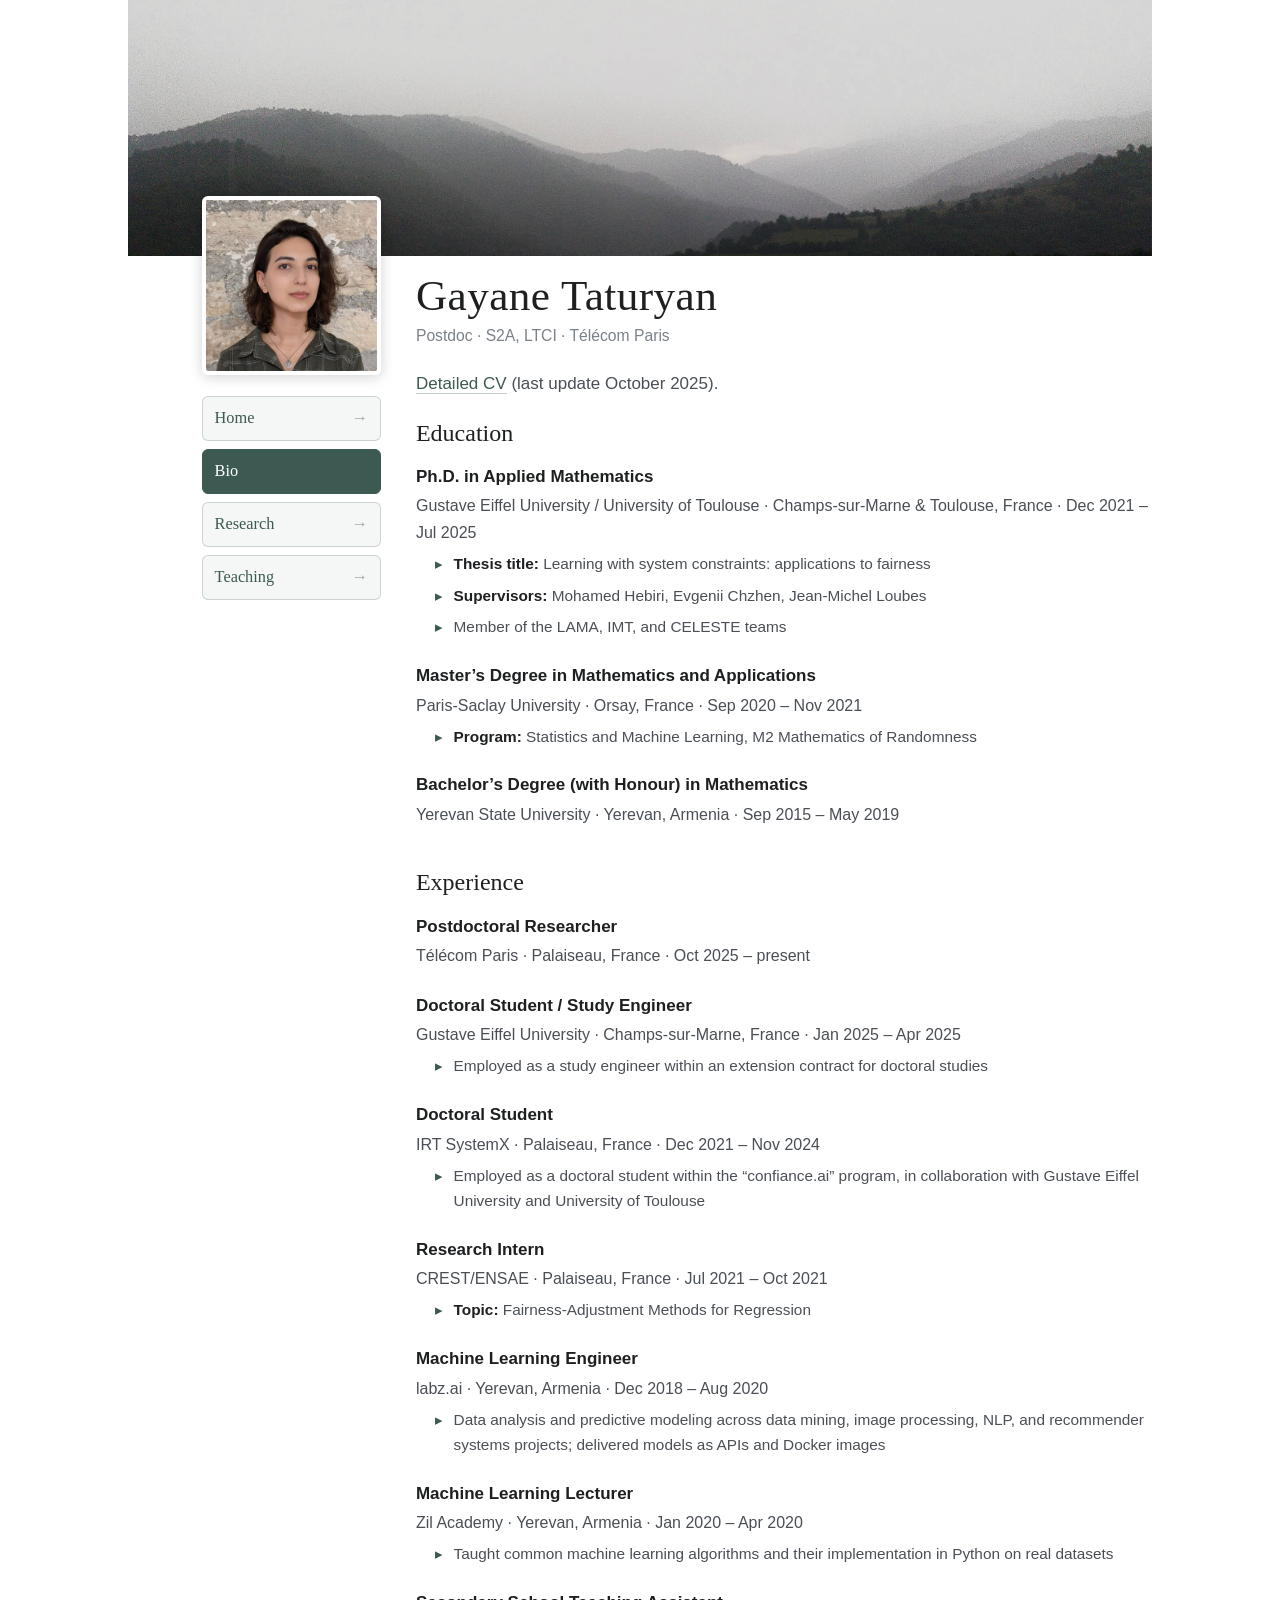
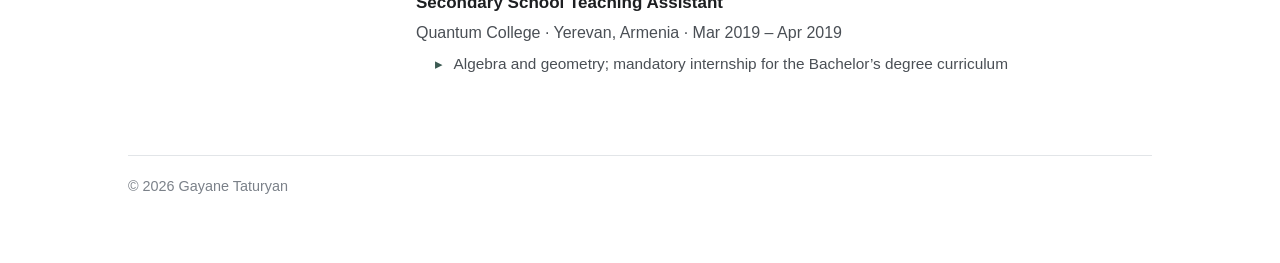
==== bio.html @ 29375104 "added the scrolling feature" ====
<!DOCTYPE html>
<html lang="en">
  <head>
    <meta charset="utf-8" />
    <meta name="viewport" content="width=device-width, initial-scale=1" />
    <title>Bio &middot; Gayane Taturyan</title>
    <link rel="stylesheet" href="css/style.css" />
  </head>
  <body>
    <div class="page">
      <img class="cover" src="imgs/cover.jpg" alt="" />

      <div class="identity">
        <div class="identity__side">
          <img class="identity__photo" src="imgs/photo.jpg" alt="Gayane Taturyan" />

          <ul class="identity__nav">
            <li><a href="index.html">Home</a></li>
            <li><a href="bio.html" aria-current="page">Bio</a></li>
            <li><a href="research.html">Research</a></li>
            <li><a href="teaching.html">Teaching</a></li>
          </ul>
        </div>

        <div class="identity__main">
          <div class="identity__header">
            <h1 class="identity__name">Gayane Taturyan</h1>
            <p class="identity__role">Postdoc &middot; S2A, LTCI &middot; Télécom Paris</p>
          </div>

          <main class="content">
            <p>
              <a href="files/CV_Gayane_Taturyan_oct25.pdf">Detailed CV</a> (last update October 2025).
            </p>

            <h2>Education</h2>
            <div class="item">
              <div class="item__title">Ph.D. in Applied Mathematics</div>
              <div class="item__meta">Gustave Eiffel University / University of Toulouse &middot; Champs-sur-Marne &amp; Toulouse, France &middot; Dec 2021 &ndash; Jul 2025</div>
              <ul class="item__facts">
                <li><strong>Thesis title:</strong> Learning with system constraints: applications to fairness</li>
                <li><strong>Supervisors:</strong> Mohamed Hebiri, Evgenii Chzhen, Jean-Michel Loubes</li>
                <li>Member of the LAMA, IMT, and CELESTE teams</li>
              </ul>
            </div>
            <div class="item">
              <div class="item__title">Master&rsquo;s Degree in Mathematics and Applications</div>
              <div class="item__meta">Paris-Saclay University &middot; Orsay, France &middot; Sep 2020 &ndash; Nov 2021</div>
              <ul class="item__facts">
                <li><strong>Program:</strong> Statistics and Machine Learning, M2 Mathematics of Randomness</li>
              </ul>
            </div>
            <div class="item">
              <div class="item__title">Bachelor&rsquo;s Degree (with Honour) in Mathematics</div>
              <div class="item__meta">Yerevan State University &middot; Yerevan, Armenia &middot; Sep 2015 &ndash; May 2019</div>
            </div>

            <h2>Experience</h2>
            <div class="item">
              <div class="item__title">Postdoctoral Researcher</div>
              <div class="item__meta">T&eacute;l&eacute;com Paris &middot; Palaiseau, France &middot; Oct 2025 &ndash; present</div>
            </div>
            <div class="item">
              <div class="item__title">Doctoral Student / Study Engineer</div>
              <div class="item__meta">Gustave Eiffel University &middot; Champs-sur-Marne, France &middot; Jan 2025 &ndash; Apr 2025</div>
              <ul class="item__facts">
                <li>Employed as a study engineer within an extension contract for doctoral studies</li>
              </ul>
            </div>
            <div class="item">
              <div class="item__title">Doctoral Student</div>
              <div class="item__meta">IRT SystemX &middot; Palaiseau, France &middot; Dec 2021 &ndash; Nov 2024</div>
              <ul class="item__facts">
                <li>
                  Employed as a doctoral student within the &ldquo;confiance.ai&rdquo; program, in
                  collaboration with Gustave Eiffel University and University of Toulouse
                </li>
              </ul>
            </div>
            <div class="item">
              <div class="item__title">Research Intern</div>
              <div class="item__meta">CREST/ENSAE &middot; Palaiseau, France &middot; Jul 2021 &ndash; Oct 2021</div>
              <ul class="item__facts">
                <li><strong>Topic:</strong> Fairness-Adjustment Methods for Regression</li>
              </ul>
            </div>
            <div class="item">
              <div class="item__title">Machine Learning Engineer</div>
              <div class="item__meta">labz.ai &middot; Yerevan, Armenia &middot; Dec 2018 &ndash; Aug 2020</div>
              <ul class="item__facts">
                <li>
                  Data analysis and predictive modeling across data mining, image processing, NLP,
                  and recommender systems projects; delivered models as APIs and Docker images
                </li>
              </ul>
            </div>
            <div class="item">
              <div class="item__title">Machine Learning Lecturer</div>
              <div class="item__meta">Zil Academy &middot; Yerevan, Armenia &middot; Jan 2020 &ndash; Apr 2020</div>
              <ul class="item__facts">
                <li>Taught common machine learning algorithms and their implementation in Python on real datasets</li>
              </ul>
            </div>
            <div class="item">
              <div class="item__title">Secondary School Teaching Assistant</div>
              <div class="item__meta">Quantum College &middot; Yerevan, Armenia &middot; Mar 2019 &ndash; Apr 2019</div>
              <ul class="item__facts">
                <li>Algebra and geometry; mandatory internship for the Bachelor&rsquo;s degree curriculum</li>
              </ul>
            </div>
          </main>
        </div>
      </div>

      <footer class="footer">
        &copy; 2026 Gayane Taturyan
      </footer>
    </div>
  </body>
</html>
---- css/style.css ----
/* ---------------------------------------------------------------
   Academic personal site — shared styles
   --------------------------------------------------------------- */

:root {
  --page-width: 80%;
  --page-max: 1080px;

  /* profile photo edge length (square) */
  --photo: clamp(120px, 14vw, 190px);

  /* cover height, and how far the photo hangs over its bottom edge */
  --cover-h: clamp(190px, 20vw, 330px);
  --overlap: calc(var(--photo) / 3);

  --ink: #1d1f21;
  --ink-soft: #4a4f55;
  --ink-faint: #7b8189;
  --rule: #e2e5e8;
  --bg: #ffffff;
  --accent: #3c5a52;

  --serif: "Iowan Old Style", "Palatino Linotype", Palatino, Georgia, "Times New Roman", serif;
  --sans: -apple-system, BlinkMacSystemFont, "Segoe UI", Roboto, Helvetica, Arial, sans-serif;
}

* { box-sizing: border-box; }

html { -webkit-text-size-adjust: 100%; }

body {
  margin: 0;
  background: var(--bg);
  color: var(--ink);
  font-family: var(--sans);
  font-size: 17px;
  line-height: 1.65;
}

a {
  color: var(--accent);
  text-decoration: none;
  border-bottom: 1px solid rgba(60, 90, 82, 0.3);
}

a:hover { border-bottom-color: var(--accent); }

/* --- page shell: centered 80% column ------------------------- */

.page {
  width: var(--page-width);
  max-width: var(--page-max);
  margin: 0 auto;
  padding-bottom: 4rem;
}

/* --- cover ---------------------------------------------------- */

.cover {
  display: block;
  width: 100%;
  height: var(--cover-h);
  object-fit: cover;
  object-position: center 65%;
  /* scrolls away until a strip stays pinned at the top: half an overlap
     above the photo, plus the overlap behind the photo's top third */
  position: sticky;
  top: calc(var(--overlap) * 1.5 - var(--cover-h));
  z-index: 0;
}

/* --- identity block (photo + nav | name + blurb) -------------- */

.identity {
  display: grid;
  /* spacer puts the photo's centre at 1/8 of the cover width,
     i.e. the middle of the cover's first quarter */
  grid-template-columns:
    calc(12.5% - var(--photo) / 2)
    var(--photo)
    1fr;
  column-gap: 2.2rem;
  /* lifts the whole block so the photo's top third sits on the cover */
  margin-top: calc(var(--overlap) * -1);
}

/* photo + nav travel together and stick with half an overlap of cover
   still showing above the photo */
.identity__side {
  grid-column: 2;
  align-self: start;
  position: sticky;
  top: calc(var(--overlap) / 2);
  z-index: 2;
}

.identity__photo {
  display: block;
  width: var(--photo);
  height: var(--photo);
  object-fit: cover;
  border-radius: 6px;
  border: 4px solid #fff;
  box-shadow: 0 2px 14px rgba(0, 0, 0, 0.18);
}

.identity__nav {
  display: grid;
  gap: 0.5rem;
  /* the buttons line up with the photo's edges */
  width: var(--photo);
  margin: 1.3rem 0 0;
  padding: 0;
  list-style: none;
}

.identity__nav a {
  display: flex;
  align-items: center;
  justify-content: space-between;
  gap: 0.5rem;
  padding: 0.5rem 0.75rem;
  font-family: var(--serif);
  font-size: 1.02rem;
  color: var(--accent);
  background: rgba(60, 90, 82, 0.05);
  border: 1px solid rgba(60, 90, 82, 0.22);
  border-radius: 6px;
  transition: background 0.15s ease, border-color 0.15s ease;
}

.identity__nav a::after {
  content: "\2192"; /* → */
  opacity: 0.5;
  transition: transform 0.15s ease, opacity 0.15s ease;
}

.identity__nav a:hover {
  background: rgba(60, 90, 82, 0.12);
  border-color: var(--accent);
}

.identity__nav a:hover::after {
  opacity: 1;
  transform: translateX(2px);
}

/* the page you are already on */
.identity__nav a[aria-current="page"] {
  background: var(--accent);
  border-color: var(--accent);
  color: #fff;
  font-weight: 500;
  cursor: default;
}

.identity__nav a[aria-current="page"]::after { content: none; }

.identity__main {
  grid-column: 3;
  /* cancels the block's negative margin */
  padding-top: var(--overlap);
}

/* name + role stay put too, just below the pinned strip of cover */
.identity__header {
  position: sticky;
  top: calc(var(--overlap) * 1.5);
  z-index: 1;
  background: var(--bg);
  /* drops the name a little lower than the top of the photo, and keeps
     the content from touching the role line as it slides underneath */
  padding: calc(var(--photo) / 12) 0 1rem;
}

.identity__name {
  font-family: var(--serif);
  font-weight: 500;
  font-size: clamp(1.9rem, 3.4vw, 2.7rem);
  line-height: 1.15;
  margin: 0 0 0.15rem;
  letter-spacing: 0.01em;
}

.identity__role {
  margin: 0;
  color: var(--ink-faint);
  font-size: 0.98rem;
}

.identity__blurb p { margin: 0 0 0.9rem; color: var(--ink-soft); }

/* --- page content (sits in the identity block's right column) -- */

.content { display: block; padding-top: 0.3rem; }

.content > :first-child { margin-top: 0; }

.content h2 {
  font-family: var(--serif);
  font-weight: 500;
  font-size: 1.5rem;
  margin: 2.2rem 0 0.6rem;
}

/* the intro line (Detailed CV / Google Scholar) sits closer to the
   first section heading than the sections sit to each other */
.content > p:first-child + h2 { margin-top: 1rem; }

.content p { margin: 0 0 1rem; color: var(--ink-soft); }

.content ul { margin: 0 0 1rem; padding-left: 1.2rem; color: var(--ink-soft); }

.content li { margin-bottom: 0.4rem; }

.item { margin-bottom: 1.4rem; }

.item__title { font-weight: 600; color: var(--ink); }

.item__meta { color: var(--ink-soft); font-size: 1rem; margin-top: 0.15rem; }

.item__desc { margin: 0.4rem 0 0; color: var(--ink-soft); font-size: 0.95rem; }

.item__facts {
  list-style: none;
  margin: 0.35rem 0 0;
  padding: 0;
}

.item__facts li {
  position: relative;
  padding-left: 1.2em;
  margin-top: 0.3rem;
  color: var(--ink-soft);
  font-size: 0.96rem;
}

.item__facts li::before {
  content: "\25B8";
  position: absolute;
  left: 0;
  color: var(--accent);
}

.item__facts strong {
  font-weight: 600;
  color: var(--ink);
}

.item__link {
  display: inline-block;
  margin-top: 0.2rem;
  font-size: 0.92rem;
}

/* --- PhD manuscript: set apart from the regular item list ----- */

.manuscript {
  margin: 0 0 1.6rem;
  padding: 1.15rem 1.35rem;
  border-left: 3px solid var(--accent);
  background: rgba(60, 90, 82, 0.06);
  border-radius: 0 8px 8px 0;
}

.manuscript__title {
  font-family: var(--serif);
  font-style: italic;
  font-weight: 500;
  font-size: 1.1rem;
  color: var(--ink);
}

.manuscript__meta {
  margin-top: 0.3rem;
  color: var(--ink-soft);
  font-size: 0.95rem;
}

.manuscript__desc {
  margin: 0.55rem 0 0;
  color: var(--ink-soft);
  font-size: 0.95rem;
}

.manuscript__link {
  display: inline-block;
  margin-top: 0.65rem;
  font-size: 0.92rem;
}

/* --- footer --------------------------------------------------- */

.footer {
  margin-top: 3.5rem;
  padding-top: 1.2rem;
  border-top: 1px solid var(--rule);
  color: var(--ink-faint);
  font-size: 0.9rem;
}

/* --- small screens: stack and centre -------------------------- */

@media (max-width: 720px) {
  :root {
    --page-width: 90%;
    --photo: 140px;
  }

  .identity {
    grid-template-columns: 1fr;
    justify-items: center;
    text-align: center;
  }

  /* nothing sticks on a small screen — the page just scrolls */
  .cover { position: static; }

  .identity__side,
  .identity__main,
  .identity__header {
    grid-column: 1;
    position: static;
  }

  .identity__header { padding: 0 0 0.6rem; }

  .identity__side {
    display: flex;
    flex-direction: column;
    align-items: center;
    width: 100%;
  }

  .identity__nav {
    display: flex;
    gap: 0.6rem;
    width: 100%;
    max-width: 340px;
    margin-top: 1.2rem;
  }

  .identity__nav li { flex: 1; }

  .identity__nav a { justify-content: center; padding: 0.5rem 0.4rem; }

  .identity__nav a::after { display: none; }

  .identity__main { padding-top: 1.4rem; }

  /* long-form content stays left-aligned even though the header centres */
  .content { text-align: left; }
}
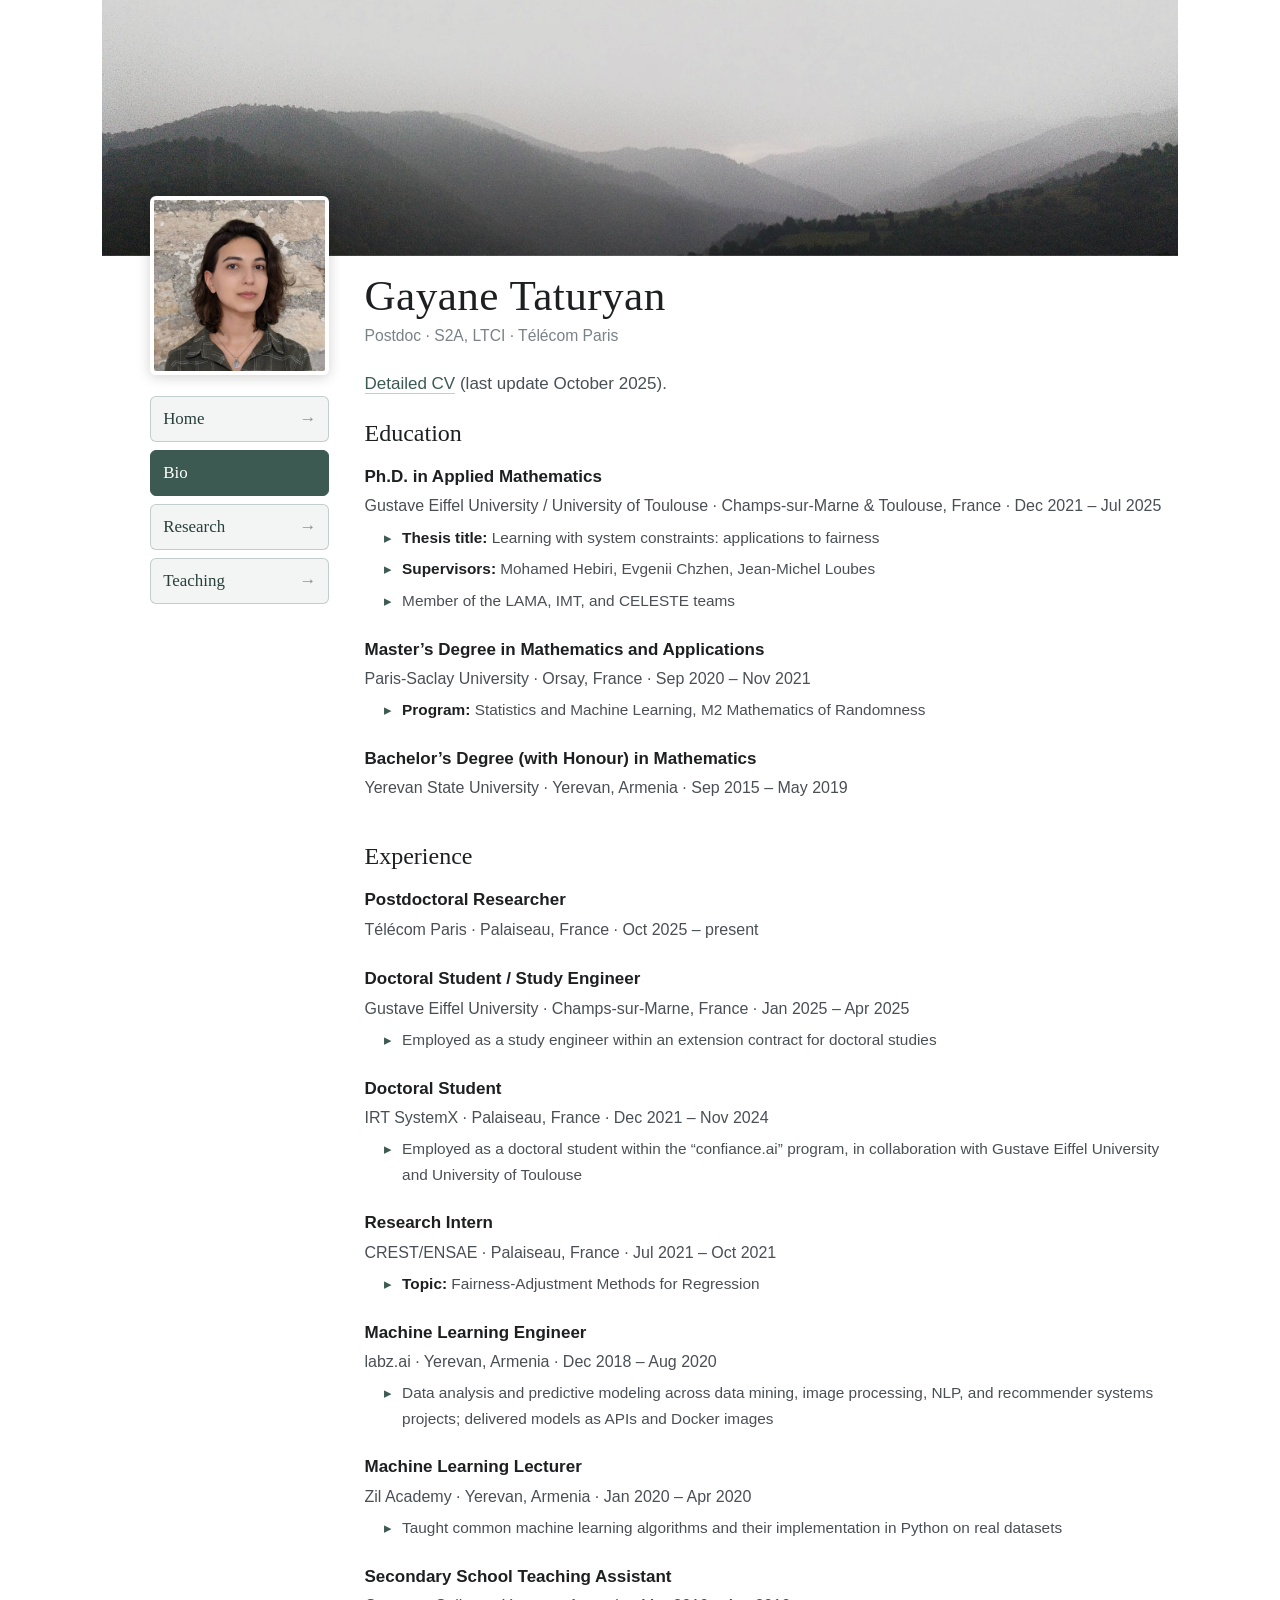
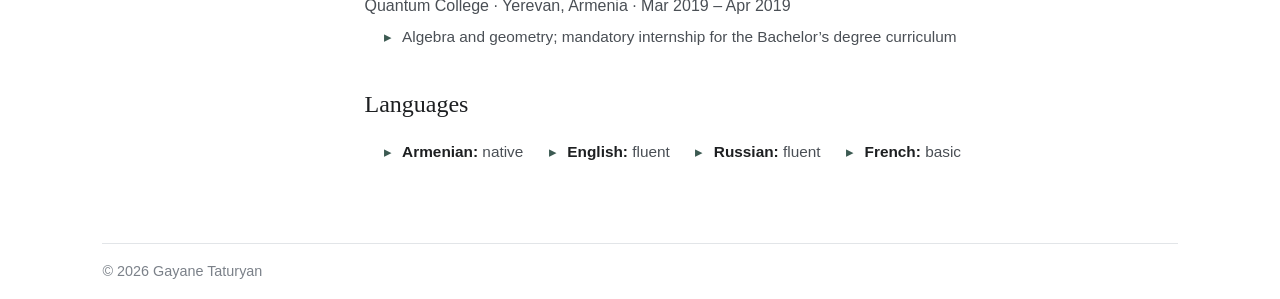
==== commit 29cad4ab: "added languages" ====
--- a/bio.html
+++ b/bio.html
@@ -108,6 +108,14 @@
                 <li>Algebra and geometry; mandatory internship for the Bachelor&rsquo;s degree curriculum</li>
               </ul>
             </div>
+
+            <h2>Languages</h2>
+            <ul class="item__facts item__facts--inline">
+              <li><strong>Armenian:</strong> native</li>
+              <li><strong>English:</strong> fluent</li>
+              <li><strong>Russian:</strong> fluent</li>
+              <li><strong>French:</strong> basic</li>
+            </ul>
           </main>
         </div>
       </div>
--- a/css/style.css
+++ b/css/style.css
@@ -3,7 +3,7 @@
    --------------------------------------------------------------- */
 
 :root {
-  --page-width: 80%;
+  --page-width: 84%;
   --page-max: 1080px;
 
   /* profile photo edge length (square) */
@@ -12,6 +12,11 @@
   /* cover height, and how far the photo hangs over its bottom edge */
   --cover-h: clamp(190px, 20vw, 330px);
   --overlap: calc(var(--photo) / 3);
+
+  /* height of the strip of cover left pinned at the top of the screen.
+     every sticky offset is derived from it, so animating this one value
+     collapses the whole pinned band together (see "reading mode" below) */
+  --band: calc(var(--overlap) * 1.5);
 
   --ink: #1d1f21;
   --ink-soft: #4a4f55;
@@ -19,6 +24,7 @@
   --rule: #e2e5e8;
   --bg: #ffffff;
   --accent: #3c5a52;
+  --accent-strong: #29403a;
 
   --serif: "Iowan Old Style", "Palatino Linotype", Palatino, Georgia, "Times New Roman", serif;
   --sans: -apple-system, BlinkMacSystemFont, "Segoe UI", Roboto, Helvetica, Arial, sans-serif;
@@ -51,7 +57,7 @@
   width: var(--page-width);
   max-width: var(--page-max);
   margin: 0 auto;
-  padding-bottom: 4rem;
+  padding-bottom: 1rem;
 }
 
 /* --- cover ---------------------------------------------------- */
@@ -65,18 +71,20 @@
   /* scrolls away until a strip stays pinned at the top: half an overlap
      above the photo, plus the overlap behind the photo's top third */
   position: sticky;
-  top: calc(var(--overlap) * 1.5 - var(--cover-h));
-  z-index: 0;
+  top: calc(var(--band) - var(--cover-h));
+  /* above the content, which includes relatively positioned list items
+     that would otherwise paint over the cover */
+  z-index: 1;
 }
 
 /* --- identity block (photo + nav | name + blurb) -------------- */
 
 .identity {
   display: grid;
-  /* spacer puts the photo's centre at 1/8 of the cover width,
-     i.e. the middle of the cover's first quarter */
+  /* spacer puts the photo's centre a little left of 1/8 of the cover
+     width, i.e. just left of the middle of the cover's first quarter */
   grid-template-columns:
-    calc(12.5% - var(--photo) / 2)
+    calc(9.5% - var(--photo) / 2)
     var(--photo)
     1fr;
   column-gap: 2.2rem;
@@ -90,8 +98,8 @@
   grid-column: 2;
   align-self: start;
   position: sticky;
-  top: calc(var(--overlap) / 2);
-  z-index: 2;
+  top: calc(var(--band) / 3);
+  z-index: 3;
 }
 
 .identity__photo {
@@ -121,17 +129,17 @@
   gap: 0.5rem;
   padding: 0.5rem 0.75rem;
   font-family: var(--serif);
-  font-size: 1.02rem;
-  color: var(--accent);
-  background: rgba(60, 90, 82, 0.05);
-  border: 1px solid rgba(60, 90, 82, 0.22);
+  font-size: 1.06rem;
+  color: var(--accent-strong);
+  background: rgba(60, 90, 82, 0.06);
+  border: 1px solid rgba(60, 90, 82, 0.26);
   border-radius: 6px;
   transition: background 0.15s ease, border-color 0.15s ease;
 }
 
 .identity__nav a::after {
   content: "\2192"; /* → */
-  opacity: 0.5;
+  opacity: 0.55;
   transition: transform 0.15s ease, opacity 0.15s ease;
 }
 
@@ -165,8 +173,8 @@
 /* name + role stay put too, just below the pinned strip of cover */
 .identity__header {
   position: sticky;
-  top: calc(var(--overlap) * 1.5);
-  z-index: 1;
+  top: var(--band);
+  z-index: 2;
   background: var(--bg);
   /* drops the name a little lower than the top of the photo, and keeps
      the content from touching the role line as it slides underneath */
@@ -247,6 +255,13 @@
   color: var(--ink);
 }
 
+/* short facts that read better side by side, e.g. languages */
+.item__facts--inline {
+  display: flex;
+  flex-wrap: wrap;
+  column-gap: 1.6rem;
+}
+
 .item__link {
   display: inline-block;
   margin-top: 0.2rem;
@@ -293,10 +308,62 @@
 
 .footer {
   margin-top: 3.5rem;
-  padding-top: 1.2rem;
+  padding-top: 1rem;
   border-top: 1px solid var(--rule);
   color: var(--ink-faint);
   font-size: 0.9rem;
+}
+
+/* --- reading mode: the pinned band shrinks once it sticks ------
+   A scroll-driven animation (no JavaScript): over the 150px of scrolling
+   that follows the moment everything pins, the strip of cover thins, the
+   name shrinks and the role line fades out — handing roughly 130px of
+   height back to the content. Browsers without scroll-driven animations
+   simply keep the full-size band.                                      */
+
+@property --band {
+  syntax: "<length>";
+  inherits: true;
+  initial-value: 0px;
+}
+
+@keyframes band-collapse {
+  to { --band: calc(var(--overlap) * 0.5); }
+}
+
+@keyframes header-collapse {
+  to { padding: 0 0 0.55rem; }
+}
+
+@keyframes name-collapse {
+  to { font-size: 1.45rem; }
+}
+
+@keyframes role-collapse {
+  to { opacity: 0; font-size: 0.01rem; }
+}
+
+@media (min-width: 721px) and (prefers-reduced-motion: no-preference) {
+  @supports (animation-timeline: scroll()) {
+    html,
+    .identity__header,
+    .identity__name,
+    .identity__role {
+      animation-timeline: scroll(root block);
+      animation-duration: auto;
+      animation-timing-function: linear;
+      animation-fill-mode: both;
+      /* starts exactly where the band pins, ends 150px later */
+      animation-range:
+        calc(var(--cover-h) - var(--overlap) * 1.5)
+        calc(var(--cover-h) - var(--overlap) * 1.5 + 150px);
+    }
+
+    html { animation-name: band-collapse; }
+    .identity__header { animation-name: header-collapse; }
+    .identity__name { animation-name: name-collapse; }
+    .identity__role { animation-name: role-collapse; }
+  }
 }
 
 /* --- small screens: stack and centre -------------------------- */
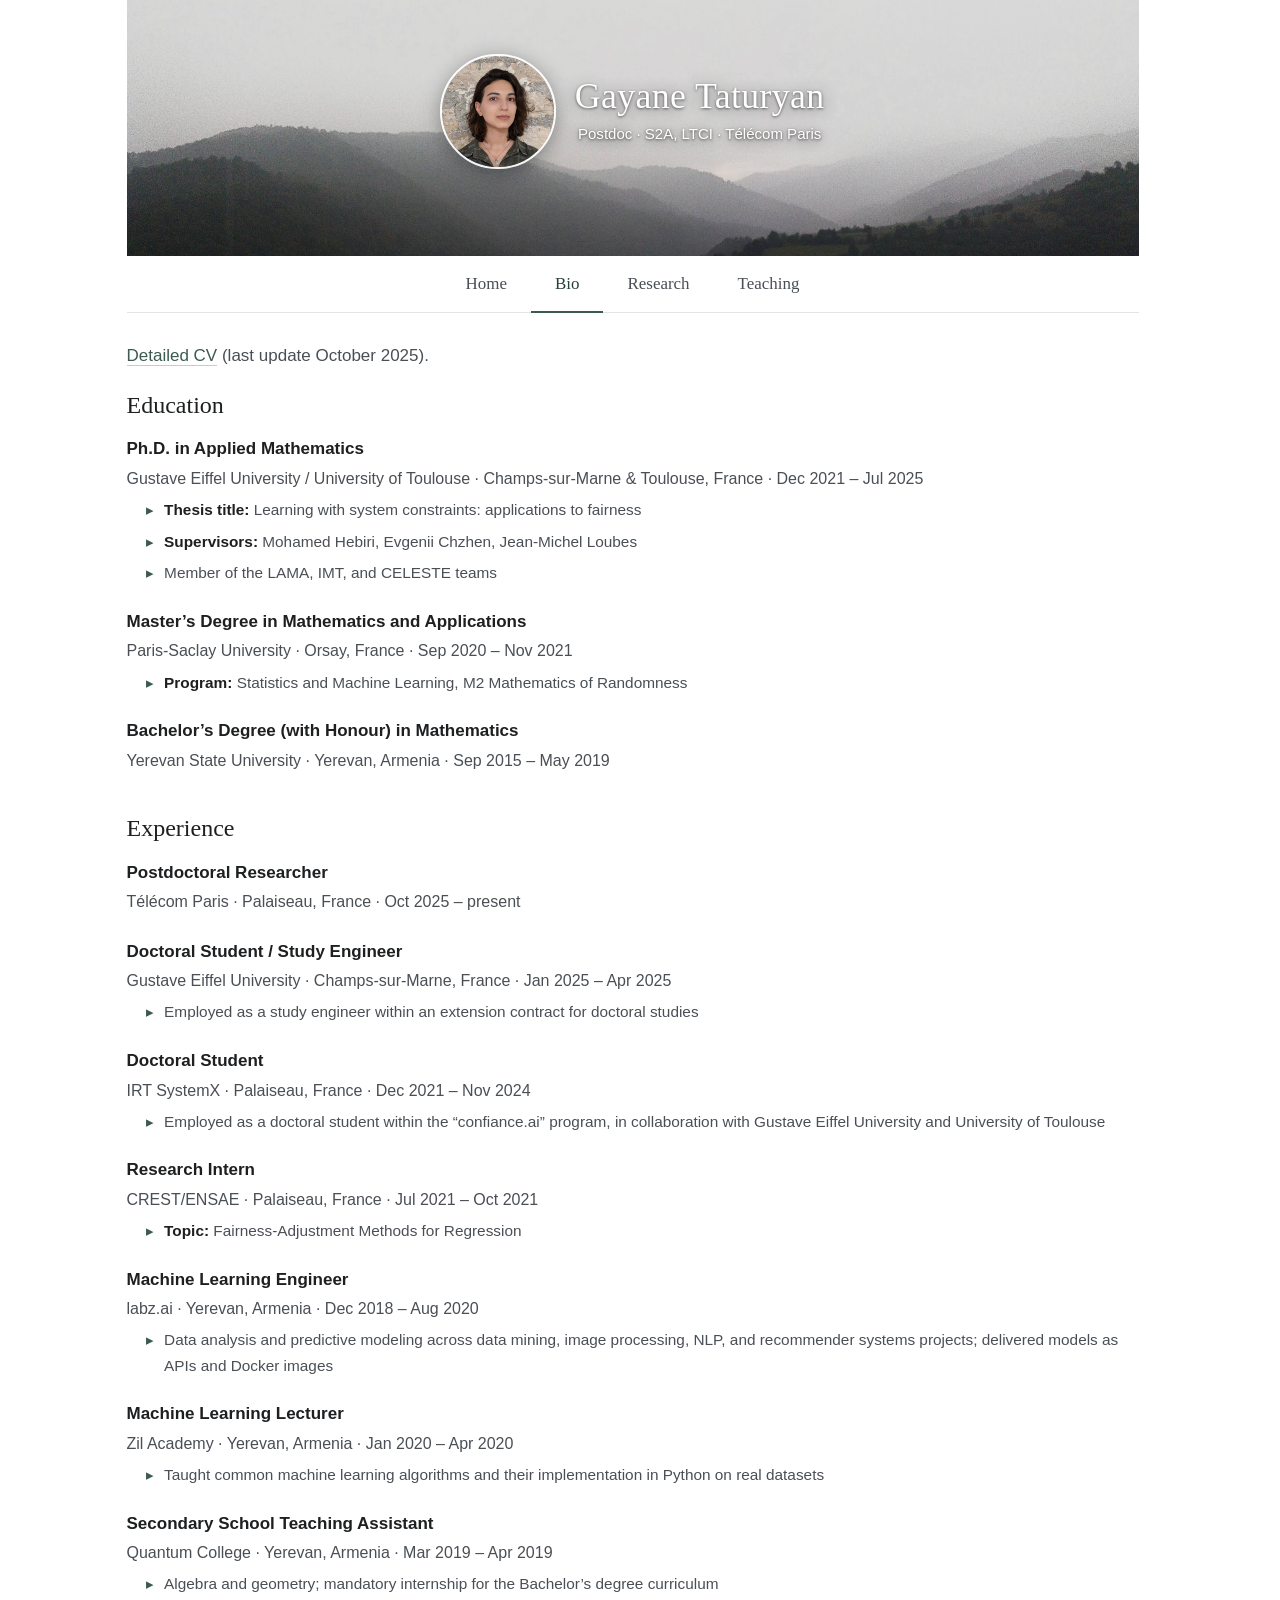
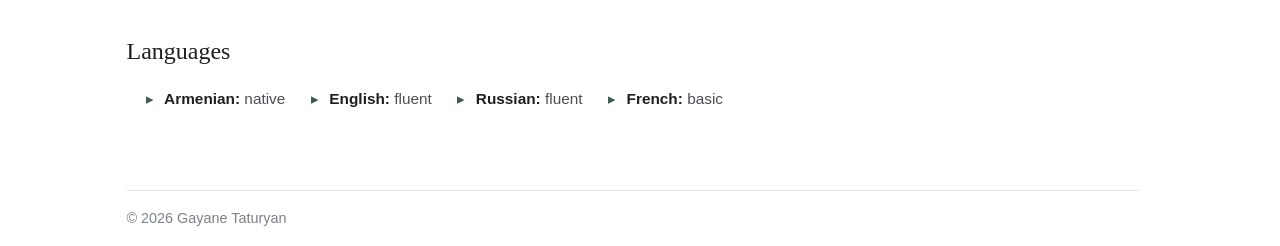
==== commit 55ec1a48: "layout change" ====
--- a/bio.html
+++ b/bio.html
@@ -8,121 +8,117 @@
   </head>
   <body>
     <div class="page">
-      <img class="cover" src="imgs/cover.jpg" alt="" />
+      <header class="hero">
+        <img class="hero__cover" src="imgs/cover.jpg" alt="" />
+        <div class="hero__inner">
+          <img class="hero__photo" src="imgs/photo.jpg" alt="Gayane Taturyan" />
+          <div class="hero__text">
+            <h1 class="hero__name">Gayane Taturyan</h1>
+            <p class="hero__role">Postdoc &middot; S2A, LTCI &middot; Télécom Paris</p>
+          </div>
+        </div>
+      </header>
 
-      <div class="identity">
-        <div class="identity__side">
-          <img class="identity__photo" src="imgs/photo.jpg" alt="Gayane Taturyan" />
+      <nav class="tabs">
+        <a href="index.html">Home</a>
+        <a href="bio.html" aria-current="page">Bio</a>
+        <a href="research.html">Research</a>
+        <a href="teaching.html">Teaching</a>
+      </nav>
 
-          <ul class="identity__nav">
-            <li><a href="index.html">Home</a></li>
-            <li><a href="bio.html" aria-current="page">Bio</a></li>
-            <li><a href="research.html">Research</a></li>
-            <li><a href="teaching.html">Teaching</a></li>
+      <main class="content">
+        <p>
+          <a href="files/CV_Gayane_Taturyan_oct25.pdf">Detailed CV</a> (last update October 2025).
+        </p>
+
+        <h2>Education</h2>
+        <div class="item">
+          <div class="item__title">Ph.D. in Applied Mathematics</div>
+          <div class="item__meta">Gustave Eiffel University / University of Toulouse &middot; Champs-sur-Marne &amp; Toulouse, France &middot; Dec 2021 &ndash; Jul 2025</div>
+          <ul class="item__facts">
+            <li><strong>Thesis title:</strong> Learning with system constraints: applications to fairness</li>
+            <li><strong>Supervisors:</strong> Mohamed Hebiri, Evgenii Chzhen, Jean-Michel Loubes</li>
+            <li>Member of the LAMA, IMT, and CELESTE teams</li>
+          </ul>
+        </div>
+        <div class="item">
+          <div class="item__title">Master&rsquo;s Degree in Mathematics and Applications</div>
+          <div class="item__meta">Paris-Saclay University &middot; Orsay, France &middot; Sep 2020 &ndash; Nov 2021</div>
+          <ul class="item__facts">
+            <li><strong>Program:</strong> Statistics and Machine Learning, M2 Mathematics of Randomness</li>
+          </ul>
+        </div>
+        <div class="item">
+          <div class="item__title">Bachelor&rsquo;s Degree (with Honour) in Mathematics</div>
+          <div class="item__meta">Yerevan State University &middot; Yerevan, Armenia &middot; Sep 2015 &ndash; May 2019</div>
+        </div>
+
+        <h2>Experience</h2>
+        <div class="item">
+          <div class="item__title">Postdoctoral Researcher</div>
+          <div class="item__meta">T&eacute;l&eacute;com Paris &middot; Palaiseau, France &middot; Oct 2025 &ndash; present</div>
+        </div>
+        <div class="item">
+          <div class="item__title">Doctoral Student / Study Engineer</div>
+          <div class="item__meta">Gustave Eiffel University &middot; Champs-sur-Marne, France &middot; Jan 2025 &ndash; Apr 2025</div>
+          <ul class="item__facts">
+            <li>Employed as a study engineer within an extension contract for doctoral studies</li>
+          </ul>
+        </div>
+        <div class="item">
+          <div class="item__title">Doctoral Student</div>
+          <div class="item__meta">IRT SystemX &middot; Palaiseau, France &middot; Dec 2021 &ndash; Nov 2024</div>
+          <ul class="item__facts">
+            <li>
+              Employed as a doctoral student within the &ldquo;confiance.ai&rdquo; program, in
+              collaboration with Gustave Eiffel University and University of Toulouse
+            </li>
+          </ul>
+        </div>
+        <div class="item">
+          <div class="item__title">Research Intern</div>
+          <div class="item__meta">CREST/ENSAE &middot; Palaiseau, France &middot; Jul 2021 &ndash; Oct 2021</div>
+          <ul class="item__facts">
+            <li><strong>Topic:</strong> Fairness-Adjustment Methods for Regression</li>
+          </ul>
+        </div>
+        <div class="item">
+          <div class="item__title">Machine Learning Engineer</div>
+          <div class="item__meta">labz.ai &middot; Yerevan, Armenia &middot; Dec 2018 &ndash; Aug 2020</div>
+          <ul class="item__facts">
+            <li>
+              Data analysis and predictive modeling across data mining, image processing, NLP,
+              and recommender systems projects; delivered models as APIs and Docker images
+            </li>
+          </ul>
+        </div>
+        <div class="item">
+          <div class="item__title">Machine Learning Lecturer</div>
+          <div class="item__meta">Zil Academy &middot; Yerevan, Armenia &middot; Jan 2020 &ndash; Apr 2020</div>
+          <ul class="item__facts">
+            <li>Taught common machine learning algorithms and their implementation in Python on real datasets</li>
+          </ul>
+        </div>
+        <div class="item">
+          <div class="item__title">Secondary School Teaching Assistant</div>
+          <div class="item__meta">Quantum College &middot; Yerevan, Armenia &middot; Mar 2019 &ndash; Apr 2019</div>
+          <ul class="item__facts">
+            <li>Algebra and geometry; mandatory internship for the Bachelor&rsquo;s degree curriculum</li>
           </ul>
         </div>
 
-        <div class="identity__main">
-          <div class="identity__header">
-            <h1 class="identity__name">Gayane Taturyan</h1>
-            <p class="identity__role">Postdoc &middot; S2A, LTCI &middot; Télécom Paris</p>
-          </div>
-
-          <main class="content">
-            <p>
-              <a href="files/CV_Gayane_Taturyan_oct25.pdf">Detailed CV</a> (last update October 2025).
-            </p>
-
-            <h2>Education</h2>
-            <div class="item">
-              <div class="item__title">Ph.D. in Applied Mathematics</div>
-              <div class="item__meta">Gustave Eiffel University / University of Toulouse &middot; Champs-sur-Marne &amp; Toulouse, France &middot; Dec 2021 &ndash; Jul 2025</div>
-              <ul class="item__facts">
-                <li><strong>Thesis title:</strong> Learning with system constraints: applications to fairness</li>
-                <li><strong>Supervisors:</strong> Mohamed Hebiri, Evgenii Chzhen, Jean-Michel Loubes</li>
-                <li>Member of the LAMA, IMT, and CELESTE teams</li>
-              </ul>
-            </div>
-            <div class="item">
-              <div class="item__title">Master&rsquo;s Degree in Mathematics and Applications</div>
-              <div class="item__meta">Paris-Saclay University &middot; Orsay, France &middot; Sep 2020 &ndash; Nov 2021</div>
-              <ul class="item__facts">
-                <li><strong>Program:</strong> Statistics and Machine Learning, M2 Mathematics of Randomness</li>
-              </ul>
-            </div>
-            <div class="item">
-              <div class="item__title">Bachelor&rsquo;s Degree (with Honour) in Mathematics</div>
-              <div class="item__meta">Yerevan State University &middot; Yerevan, Armenia &middot; Sep 2015 &ndash; May 2019</div>
-            </div>
-
-            <h2>Experience</h2>
-            <div class="item">
-              <div class="item__title">Postdoctoral Researcher</div>
-              <div class="item__meta">T&eacute;l&eacute;com Paris &middot; Palaiseau, France &middot; Oct 2025 &ndash; present</div>
-            </div>
-            <div class="item">
-              <div class="item__title">Doctoral Student / Study Engineer</div>
-              <div class="item__meta">Gustave Eiffel University &middot; Champs-sur-Marne, France &middot; Jan 2025 &ndash; Apr 2025</div>
-              <ul class="item__facts">
-                <li>Employed as a study engineer within an extension contract for doctoral studies</li>
-              </ul>
-            </div>
-            <div class="item">
-              <div class="item__title">Doctoral Student</div>
-              <div class="item__meta">IRT SystemX &middot; Palaiseau, France &middot; Dec 2021 &ndash; Nov 2024</div>
-              <ul class="item__facts">
-                <li>
-                  Employed as a doctoral student within the &ldquo;confiance.ai&rdquo; program, in
-                  collaboration with Gustave Eiffel University and University of Toulouse
-                </li>
-              </ul>
-            </div>
-            <div class="item">
-              <div class="item__title">Research Intern</div>
-              <div class="item__meta">CREST/ENSAE &middot; Palaiseau, France &middot; Jul 2021 &ndash; Oct 2021</div>
-              <ul class="item__facts">
-                <li><strong>Topic:</strong> Fairness-Adjustment Methods for Regression</li>
-              </ul>
-            </div>
-            <div class="item">
-              <div class="item__title">Machine Learning Engineer</div>
-              <div class="item__meta">labz.ai &middot; Yerevan, Armenia &middot; Dec 2018 &ndash; Aug 2020</div>
-              <ul class="item__facts">
-                <li>
-                  Data analysis and predictive modeling across data mining, image processing, NLP,
-                  and recommender systems projects; delivered models as APIs and Docker images
-                </li>
-              </ul>
-            </div>
-            <div class="item">
-              <div class="item__title">Machine Learning Lecturer</div>
-              <div class="item__meta">Zil Academy &middot; Yerevan, Armenia &middot; Jan 2020 &ndash; Apr 2020</div>
-              <ul class="item__facts">
-                <li>Taught common machine learning algorithms and their implementation in Python on real datasets</li>
-              </ul>
-            </div>
-            <div class="item">
-              <div class="item__title">Secondary School Teaching Assistant</div>
-              <div class="item__meta">Quantum College &middot; Yerevan, Armenia &middot; Mar 2019 &ndash; Apr 2019</div>
-              <ul class="item__facts">
-                <li>Algebra and geometry; mandatory internship for the Bachelor&rsquo;s degree curriculum</li>
-              </ul>
-            </div>
-
-            <h2>Languages</h2>
-            <ul class="item__facts item__facts--inline">
-              <li><strong>Armenian:</strong> native</li>
-              <li><strong>English:</strong> fluent</li>
-              <li><strong>Russian:</strong> fluent</li>
-              <li><strong>French:</strong> basic</li>
-            </ul>
-          </main>
-        </div>
-      </div>
+        <h2>Languages</h2>
+        <ul class="item__facts item__facts--inline">
+          <li><strong>Armenian:</strong> native</li>
+          <li><strong>English:</strong> fluent</li>
+          <li><strong>Russian:</strong> fluent</li>
+          <li><strong>French:</strong> basic</li>
+        </ul>
+      </main>
 
       <footer class="footer">
         &copy; 2026 Gayane Taturyan
       </footer>
     </div>
   </body>
-</html>
+</html>
--- a/css/style.css
+++ b/css/style.css
@@ -1,22 +1,19 @@
 /* ---------------------------------------------------------------
    Academic personal site — shared styles
+   Experimental layout: centred hero (photo + name on the cover),
+   horizontal tab bar, full-width content.
    --------------------------------------------------------------- */
 
 :root {
-  --page-width: 84%;
+  --page-width: 80%;
   --page-max: 1080px;
 
-  /* profile photo edge length (square) */
-  --photo: clamp(120px, 14vw, 190px);
-
-  /* cover height, and how far the photo hangs over its bottom edge */
-  --cover-h: clamp(190px, 20vw, 330px);
-  --overlap: calc(var(--photo) / 3);
-
-  /* height of the strip of cover left pinned at the top of the screen.
-     every sticky offset is derived from it, so animating this one value
-     collapses the whole pinned band together (see "reading mode" below) */
-  --band: calc(var(--overlap) * 1.5);
+  /* never taller than a x-th of the screen */
+  --cover-h: min(50vh, clamp(200px, 20vw, 320px));
+
+  /* the photo sits in a single row beside the name, so it stays well
+     inside the cover without having to scale with it */
+  --photo: clamp(88px, 9vw, 118px);
 
   --ink: #1d1f21;
   --ink-soft: #4a4f55;
@@ -32,7 +29,16 @@
 
 * { box-sizing: border-box; }
 
-html { -webkit-text-size-adjust: 100%; }
+html {
+  -webkit-text-size-adjust: 100%;
+  /* always reserve the scrollbar's width, so short pages (home,
+     teaching) are laid out at the same width as long ones */
+  scrollbar-gutter: stable;
+}
+
+@supports not (scrollbar-gutter: stable) {
+  html { overflow-y: scroll; }
+}
 
 body {
   margin: 0;
@@ -58,149 +64,125 @@
   max-width: var(--page-max);
   margin: 0 auto;
   padding-bottom: 1rem;
-}
-
-/* --- cover ---------------------------------------------------- */
-
-.cover {
-  display: block;
+  /* fills the screen so the footer can sit at the bottom of short
+     pages, and simply follows the content on long ones */
+  display: flex;
+  flex-direction: column;
+  min-height: 100vh;
+  min-height: 100dvh;
+}
+
+/* --- hero: photo + name centred on the cover ------------------ */
+
+/* The image is taken out of flow and pinned to the hero's exact box, so
+   its height is always definite. That is what lets object-fit actually
+   engage: as a grid/flex child with a percentage height it fell back to
+   its natural height and got clipped from the bottom instead. */
+.hero {
+  position: relative;
+  height: var(--cover-h);
+  overflow: hidden;
+  display: flex;
+  align-items: center;
+  justify-content: center;
+}
+
+.hero__cover {
+  position: absolute;
+  inset: 0;
   width: 100%;
-  height: var(--cover-h);
+  height: 100%;
   object-fit: cover;
-  object-position: center 65%;
-  /* scrolls away until a strip stays pinned at the top: half an overlap
-     above the photo, plus the overlap behind the photo's top third */
-  position: sticky;
-  top: calc(var(--band) - var(--cover-h));
-  /* above the content, which includes relatively positioned list items
-     that would otherwise paint over the cover */
+  /* equal trim off the top and bottom */
+  object-position: center;
+}
+
+/* photo and name side by side, as one centred group — a short row
+   leaves the middle of the cover visible around it */
+.hero__inner {
+  position: relative;
   z-index: 1;
-}
-
-/* --- identity block (photo + nav | name + blurb) -------------- */
-
-.identity {
-  display: grid;
-  /* spacer puts the photo's centre a little left of 1/8 of the cover
-     width, i.e. just left of the middle of the cover's first quarter */
-  grid-template-columns:
-    calc(9.5% - var(--photo) / 2)
-    var(--photo)
-    1fr;
-  column-gap: 2.2rem;
-  /* lifts the whole block so the photo's top third sits on the cover */
-  margin-top: calc(var(--overlap) * -1);
-}
-
-/* photo + nav travel together and stick with half an overlap of cover
-   still showing above the photo */
-.identity__side {
-  grid-column: 2;
-  align-self: start;
-  position: sticky;
-  top: calc(var(--band) / 3);
-  z-index: 3;
-}
-
-.identity__photo {
-  display: block;
+  display: flex;
+  flex-direction: row;
+  align-items: center;
+  justify-content: center;
+  gap: 1.2rem;
+  padding: 1rem;
+  /* sits a little above the middle of the cover */
+  margin-bottom: calc(var(--cover-h) * 0.13);
+}
+
+.hero__photo {
+  flex: none;
   width: var(--photo);
   height: var(--photo);
   object-fit: cover;
-  border-radius: 6px;
-  border: 4px solid #fff;
-  box-shadow: 0 2px 14px rgba(0, 0, 0, 0.18);
-}
-
-.identity__nav {
-  display: grid;
-  gap: 0.5rem;
-  /* the buttons line up with the photo's edges */
-  width: var(--photo);
-  margin: 1.3rem 0 0;
-  padding: 0;
-  list-style: none;
-}
-
-.identity__nav a {
-  display: flex;
-  align-items: center;
-  justify-content: space-between;
-  gap: 0.5rem;
-  padding: 0.5rem 0.75rem;
+  border-radius: 50%;
+  border: 2.5px solid rgba(255, 255, 255, 0.92);
+  box-shadow: 0 4px 20px rgba(0, 0, 0, 0.35);
+}
+
+.hero__text { text-align: center; }
+
+.hero__name {
+  font-family: var(--serif);
+  font-weight: 500;
+  font-size: clamp(1.6rem, 2.8vw, 2.3rem);
+  line-height: 1.15;
+  letter-spacing: 0.01em;
+  color: #fff;
+  margin: 0 0 0.25rem;
+  text-shadow: 0 1px 3px rgba(0, 0, 0, 0.55), 0 2px 16px rgba(0, 0, 0, 0.45);
+}
+
+.hero__role {
+  margin: 0;
+  font-size: 0.94rem;
+  color: #fff;
+  text-shadow: 0 1px 3px rgba(0, 0, 0, 0.6), 0 2px 12px rgba(0, 0, 0, 0.5);
+}
+
+/* --- tab bar under the cover ---------------------------------- */
+
+.tabs {
+  position: sticky;
+  top: 0;
+  z-index: 5;
+  display: flex;
+  justify-content: center;
+  flex-wrap: wrap;
+  background: var(--bg);
+  border-bottom: 1px solid var(--rule);
+}
+
+.tabs a {
+  padding: 0.85rem 1.5rem;
   font-family: var(--serif);
   font-size: 1.06rem;
+  color: var(--ink-soft);
+  border: none;
+  border-bottom: 2px solid transparent;
+  margin-bottom: -1px;
+  transition: color 0.15s ease, background 0.15s ease;
+}
+
+.tabs a:hover {
   color: var(--accent-strong);
-  background: rgba(60, 90, 82, 0.06);
-  border: 1px solid rgba(60, 90, 82, 0.26);
-  border-radius: 6px;
-  transition: background 0.15s ease, border-color 0.15s ease;
-}
-
-.identity__nav a::after {
-  content: "\2192"; /* → */
-  opacity: 0.55;
-  transition: transform 0.15s ease, opacity 0.15s ease;
-}
-
-.identity__nav a:hover {
-  background: rgba(60, 90, 82, 0.12);
-  border-color: var(--accent);
-}
-
-.identity__nav a:hover::after {
-  opacity: 1;
-  transform: translateX(2px);
-}
-
-/* the page you are already on */
-.identity__nav a[aria-current="page"] {
-  background: var(--accent);
-  border-color: var(--accent);
-  color: #fff;
-  font-weight: 500;
-  cursor: default;
-}
-
-.identity__nav a[aria-current="page"]::after { content: none; }
-
-.identity__main {
-  grid-column: 3;
-  /* cancels the block's negative margin */
-  padding-top: var(--overlap);
-}
-
-/* name + role stay put too, just below the pinned strip of cover */
-.identity__header {
-  position: sticky;
-  top: var(--band);
-  z-index: 2;
-  background: var(--bg);
-  /* drops the name a little lower than the top of the photo, and keeps
-     the content from touching the role line as it slides underneath */
-  padding: calc(var(--photo) / 12) 0 1rem;
-}
-
-.identity__name {
-  font-family: var(--serif);
-  font-weight: 500;
-  font-size: clamp(1.9rem, 3.4vw, 2.7rem);
-  line-height: 1.15;
-  margin: 0 0 0.15rem;
-  letter-spacing: 0.01em;
-}
-
-.identity__role {
-  margin: 0;
-  color: var(--ink-faint);
-  font-size: 0.98rem;
-}
-
-.identity__blurb p { margin: 0 0 0.9rem; color: var(--ink-soft); }
-
-/* --- page content (sits in the identity block's right column) -- */
-
-.content { display: block; padding-top: 0.3rem; }
+  background: rgba(60, 90, 82, 0.05);
+}
+
+.tabs a[aria-current="page"] {
+  color: var(--accent-strong);
+  border-bottom-color: var(--accent);
+}
+
+/* --- page content --------------------------------------------- */
+
+.content {
+  padding-top: 1.8rem;
+  /* takes up the leftover height, pushing the footer down */
+  flex: 1;
+}
 
 .content > :first-child { margin-top: 0; }
 
@@ -314,107 +296,18 @@
   font-size: 0.9rem;
 }
 
-/* --- reading mode: the pinned band shrinks once it sticks ------
-   A scroll-driven animation (no JavaScript): over the 150px of scrolling
-   that follows the moment everything pins, the strip of cover thins, the
-   name shrinks and the role line fades out — handing roughly 130px of
-   height back to the content. Browsers without scroll-driven animations
-   simply keep the full-size band.                                      */
-
-@property --band {
-  syntax: "<length>";
-  inherits: true;
-  initial-value: 0px;
-}
-
-@keyframes band-collapse {
-  to { --band: calc(var(--overlap) * 0.5); }
-}
-
-@keyframes header-collapse {
-  to { padding: 0 0 0.55rem; }
-}
-
-@keyframes name-collapse {
-  to { font-size: 1.45rem; }
-}
-
-@keyframes role-collapse {
-  to { opacity: 0; font-size: 0.01rem; }
-}
-
-@media (min-width: 721px) and (prefers-reduced-motion: no-preference) {
-  @supports (animation-timeline: scroll()) {
-    html,
-    .identity__header,
-    .identity__name,
-    .identity__role {
-      animation-timeline: scroll(root block);
-      animation-duration: auto;
-      animation-timing-function: linear;
-      animation-fill-mode: both;
-      /* starts exactly where the band pins, ends 150px later */
-      animation-range:
-        calc(var(--cover-h) - var(--overlap) * 1.5)
-        calc(var(--cover-h) - var(--overlap) * 1.5 + 150px);
-    }
-
-    html { animation-name: band-collapse; }
-    .identity__header { animation-name: header-collapse; }
-    .identity__name { animation-name: name-collapse; }
-    .identity__role { animation-name: role-collapse; }
-  }
-}
-
-/* --- small screens: stack and centre -------------------------- */
+/* --- small screens -------------------------------------------- */
 
 @media (max-width: 720px) {
   :root {
     --page-width: 90%;
-    --photo: 140px;
+    /* --photo is left alone: it already scales off --cover-h, which
+       keeps responding correctly to the 33vh cap on short screens */
   }
 
-  .identity {
-    grid-template-columns: 1fr;
-    justify-items: center;
-    text-align: center;
-  }
-
-  /* nothing sticks on a small screen — the page just scrolls */
-  .cover { position: static; }
-
-  .identity__side,
-  .identity__main,
-  .identity__header {
-    grid-column: 1;
-    position: static;
-  }
-
-  .identity__header { padding: 0 0 0.6rem; }
-
-  .identity__side {
-    display: flex;
-    flex-direction: column;
-    align-items: center;
-    width: 100%;
-  }
-
-  .identity__nav {
-    display: flex;
-    gap: 0.6rem;
-    width: 100%;
-    max-width: 340px;
-    margin-top: 1.2rem;
-  }
-
-  .identity__nav li { flex: 1; }
-
-  .identity__nav a { justify-content: center; padding: 0.5rem 0.4rem; }
-
-  .identity__nav a::after { display: none; }
-
-  .identity__main { padding-top: 1.4rem; }
-
-  /* long-form content stays left-aligned even though the header centres */
-  .content { text-align: left; }
-}
+  .hero__inner { gap: 0.9rem; }
+
+  .tabs a { padding: 0.7rem 0.85rem; font-size: 1rem; }
+
+  .content { padding-top: 1.4rem; }
+}
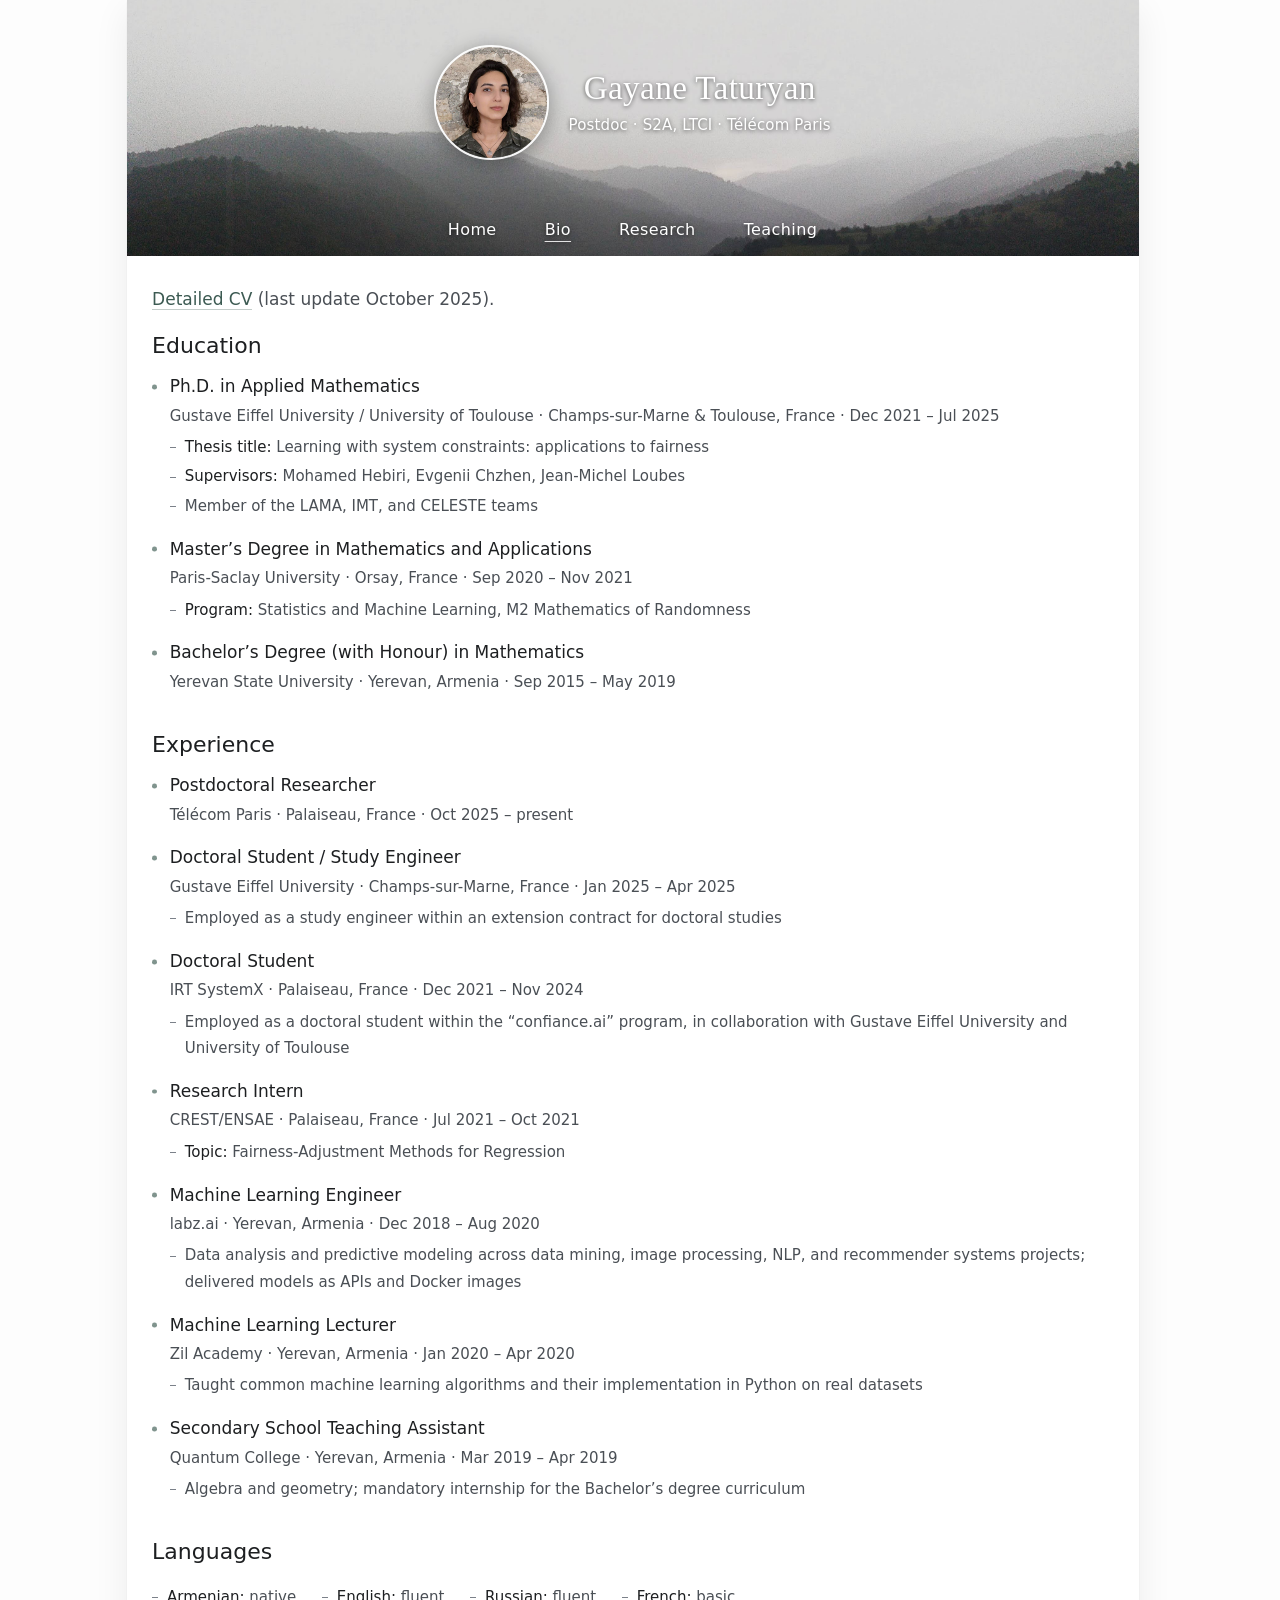
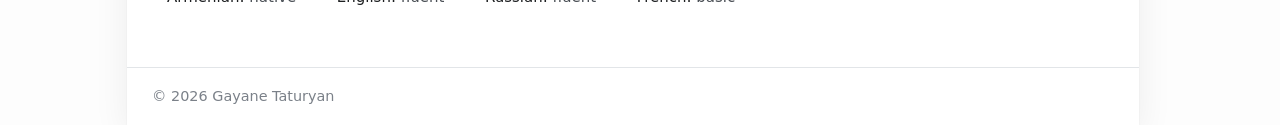
==== commit bc127e6f: "layout change" ====
--- a/bio.html
+++ b/bio.html
@@ -17,14 +17,13 @@
             <p class="hero__role">Postdoc &middot; S2A, LTCI &middot; Télécom Paris</p>
           </div>
         </div>
+        <nav class="tabs">
+          <a href="index.html">Home</a>
+          <a href="bio.html" aria-current="page">Bio</a>
+          <a href="research.html">Research</a>
+          <a href="teaching.html">Teaching</a>
+        </nav>
       </header>
-
-      <nav class="tabs">
-        <a href="index.html">Home</a>
-        <a href="bio.html" aria-current="page">Bio</a>
-        <a href="research.html">Research</a>
-        <a href="teaching.html">Teaching</a>
-      </nav>
 
       <main class="content">
         <p>
--- a/css/style.css
+++ b/css/style.css
@@ -20,11 +20,21 @@
   --ink-faint: #7b8189;
   --rule: #e2e5e8;
   --bg: #ffffff;
+  /* the very light ground the white sheet sits on */
+  /* --page-bg: #eff2f1; */
+  --page-bg: #fafafa35;
+  /* gap below the sheet, between it and the viewport edge */
+  --sheet-margin: 0rem;
+  /* inset of the content from the sheet's own left and right edges */
+  --sheet-pad: 1.6rem;
+  /* corner roundness of the sheet, top and bottom independently */
+  --sheet-round-top: 0px;
+  --sheet-round-bottom: 0px;
   --accent: #3c5a52;
   --accent-strong: #29403a;
 
-  --serif: "Iowan Old Style", "Palatino Linotype", Palatino, Georgia, "Times New Roman", serif;
-  --sans: -apple-system, BlinkMacSystemFont, "Segoe UI", Roboto, Helvetica, Arial, sans-serif;
+  /* One font family throughout the site. */
+  --font: system-ui, -apple-system, BlinkMacSystemFont, "Segoe UI", Roboto, Helvetica, Arial, sans-serif;
 }
 
 * { box-sizing: border-box; }
@@ -42,11 +52,12 @@
 
 body {
   margin: 0;
-  background: var(--bg);
+  background: var(--page-bg);
   color: var(--ink);
-  font-family: var(--sans);
-  font-size: 17px;
-  line-height: 1.65;
+  font-family: var(--font);
+  font-size: 1.0625rem;
+  font-weight: 400;
+  line-height: 1.75;
 }
 
 a {
@@ -62,14 +73,18 @@
 .page {
   width: var(--page-width);
   max-width: var(--page-max);
-  margin: 0 auto;
+  /* a white sheet floating on the page background */
+  margin: 0 auto var(--sheet-margin);
+  background: var(--bg);
+  border-radius: var(--sheet-round-top) var(--sheet-round-top) var(--sheet-round-bottom) var(--sheet-round-bottom);
+  box-shadow: 0 1px 2px rgba(24, 32, 29, 0.05), 0 10px 34px rgba(24, 32, 29, 0.07);
   padding-bottom: 1rem;
   /* fills the screen so the footer can sit at the bottom of short
      pages, and simply follows the content on long ones */
   display: flex;
   flex-direction: column;
-  min-height: 100vh;
-  min-height: 100dvh;
+  min-height: calc(100vh - var(--sheet-margin));
+  min-height: calc(100dvh - var(--sheet-margin));
 }
 
 /* --- hero: photo + name centred on the cover ------------------ */
@@ -80,7 +95,11 @@
    its natural height and got clipped from the bottom instead. */
 .hero {
   position: relative;
-  height: var(--cover-h);
+  /* follows the sheet's rounded top corners */
+  border-radius: var(--sheet-round-top) var(--sheet-round-top) 0 0;
+  min-height: var(--cover-h);
+  flex-shrink: 0;
+  flex-direction: column;
   overflow: hidden;
   display: flex;
   align-items: center;
@@ -108,8 +127,9 @@
   justify-content: center;
   gap: 1.2rem;
   padding: 1rem;
-  /* sits a little above the middle of the cover */
-  margin-bottom: calc(var(--cover-h) * 0.13);
+  /* Reserve a separate row for navigation within the cover. */
+  flex: 1;
+  width: 100%;
 }
 
 .hero__photo {
@@ -125,61 +145,82 @@
 .hero__text { text-align: center; }
 
 .hero__name {
-  font-family: var(--serif);
-  font-weight: 500;
-  font-size: clamp(1.6rem, 2.8vw, 2.3rem);
-  line-height: 1.15;
+  font-family: Georgia, "Times New Roman", serif;
+  font-weight: 400;
+  font-size: clamp(1.6rem, 2.6vw, 2.2rem);
+  line-height: 1.2;
   letter-spacing: 0.01em;
   color: #fff;
-  margin: 0 0 0.25rem;
-  text-shadow: 0 1px 3px rgba(0, 0, 0, 0.55), 0 2px 16px rgba(0, 0, 0, 0.45);
+  margin: 0 0 0.4rem;
+  text-shadow: 0 1px 4px rgba(0, 0, 0, 0.6);
 }
 
 .hero__role {
   margin: 0;
-  font-size: 0.94rem;
+  font-family: var(--font);
+  font-size: 0.9375rem;
+  font-weight: 400;
+  font-style: normal;
+  line-height: 1.5;
+  letter-spacing: 0.01em;
   color: #fff;
-  text-shadow: 0 1px 3px rgba(0, 0, 0, 0.6), 0 2px 12px rgba(0, 0, 0, 0.5);
-}
-
-/* --- tab bar under the cover ---------------------------------- */
+  text-shadow: 0 1px 4px rgba(0, 0, 0, 0.6);
+}
+
+/* --- tab bar over the cover  ---------------------------------- */
 
 .tabs {
-  position: sticky;
-  top: 0;
+  position: relative;
   z-index: 5;
   display: flex;
   justify-content: center;
   flex-wrap: wrap;
-  background: var(--bg);
-  border-bottom: 1px solid var(--rule);
+  flex-shrink: 0;
+  width: 100%;
+  background: rgba(226, 235, 232, 0);
+  border-top: 0px solid rgba(255, 255, 255, 0.05);
+  -webkit-backdrop-filter: blur(0px);
+  backdrop-filter: blur(0px);
 }
 
 .tabs a {
   padding: 0.85rem 1.5rem;
-  font-family: var(--serif);
-  font-size: 1.06rem;
-  color: var(--ink-soft);
+  font-family: var(--font);
+  font-size: 1rem;
+  font-weight: 400;
+  line-height: 1.5;
+  letter-spacing: 0.025em;
+  color: #ffffff;
+  text-shadow: 0 1px 4px rgba(0, 0, 0, 0.6);
   border: none;
-  border-bottom: 2px solid transparent;
-  margin-bottom: -1px;
+  border-bottom: 0px solid transparent;
+  margin-bottom: 0;
   transition: color 0.15s ease, background 0.15s ease;
 }
 
 .tabs a:hover {
-  color: var(--accent-strong);
-  background: rgba(60, 90, 82, 0.05);
+  color: #fff;
+  background: rgba(255, 255, 255, 0.09);
 }
 
 .tabs a[aria-current="page"] {
-  color: var(--accent-strong);
-  border-bottom-color: var(--accent);
+  color: #fff;
+  text-decoration: underline;
+  text-decoration-color: rgba(255, 255, 255, 0.85);
+  text-decoration-thickness: 1px;
+  text-underline-offset: 0.35em;
+}
+
+.tabs a:focus-visible {
+  outline: 2px solid #fff;
+  outline-offset: -4px;
 }
 
 /* --- page content --------------------------------------------- */
 
 .content {
-  padding-top: 1.8rem;
+  /* keeps text off the sheet edges */
+  padding: 1.8rem var(--sheet-pad) 0;
   /* takes up the leftover height, pushing the footer down */
   flex: 1;
 }
@@ -187,10 +228,12 @@
 .content > :first-child { margin-top: 0; }
 
 .content h2 {
-  font-family: var(--serif);
-  font-weight: 500;
-  font-size: 1.5rem;
-  margin: 2.2rem 0 0.6rem;
+  font-family: var(--font);
+  font-weight: 400;
+  font-size: 1.375rem;
+  line-height: 1.4;
+  letter-spacing: 0;
+  margin: 2.2rem 0 0.8rem;
 }
 
 /* the intro line (Detailed CV / Google Scholar) sits closer to the
@@ -203,15 +246,44 @@
 
 .content li { margin-bottom: 0.4rem; }
 
-.item { margin-bottom: 1.4rem; }
-
-.item__title { font-weight: 600; color: var(--ink); }
-
-.item__meta { color: var(--ink-soft); font-size: 1rem; margin-top: 0.15rem; }
-
-.item__desc { margin: 0.4rem 0 0; color: var(--ink-soft); font-size: 0.95rem; }
-
-.item__facts {
+.item {
+  margin-bottom: 1.1rem;
+  padding-inline-start: 1.1rem;
+}
+
+.item__title { position: relative; font-size: 1.0625rem; font-weight: 500; line-height: 1.5; color: var(--ink); }
+
+.item__title::before,
+.talks-list > li::before {
+  content: "";
+  position: absolute;
+  inset-inline-start: -1.1rem;
+  top: 0.75em;
+  transform: translateY(-50%);
+  width: 0.3rem;
+  height: 0.3rem;
+  border-radius: 50%;
+  background: var(--accent);
+  opacity: 0.65;
+}
+
+.content .talks-list {
+  list-style: none;
+  padding-inline-start: 1.1rem;
+}
+
+.talks-list > li {
+  position: relative;
+  margin-bottom: 0.6rem;
+}
+
+.talks-list > li::before { top: 0.875em; }
+
+.item__meta { color: var(--ink-soft); font-size: 0.9375rem; line-height: 1.65; margin-top: 0.25rem; }
+
+.item__desc { margin: 0.4rem 0 0; color: var(--ink-soft); font-size: 0.9375rem; }
+
+.content .item__facts {
   list-style: none;
   margin: 0.35rem 0 0;
   padding: 0;
@@ -219,21 +291,24 @@
 
 .item__facts li {
   position: relative;
-  padding-left: 1.2em;
-  margin-top: 0.3rem;
+  padding-inline-start: 1em;
+  margin: 0.2rem 0 0;
   color: var(--ink-soft);
-  font-size: 0.96rem;
+  font-size: 0.9375rem;
 }
 
 .item__facts li::before {
-  content: "\25B8";
+  content: "";
   position: absolute;
-  left: 0;
-  color: var(--accent);
+  inset-inline-start: 0;
+  top: 0.875em;
+  width: 0.4em;
+  height: 1px;
+  background: var(--ink-faint);
 }
 
 .item__facts strong {
-  font-weight: 600;
+  font-weight: 500;
   color: var(--ink);
 }
 
@@ -247,7 +322,7 @@
 .item__link {
   display: inline-block;
   margin-top: 0.2rem;
-  font-size: 0.92rem;
+  font-size: 0.9375rem;
 }
 
 /* --- PhD manuscript: set apart from the regular item list ----- */
@@ -261,36 +336,38 @@
 }
 
 .manuscript__title {
-  font-family: var(--serif);
+  font-family: var(--font);
   font-style: italic;
-  font-weight: 500;
-  font-size: 1.1rem;
+  font-weight: 400;
+  font-size: 1.0625rem;
+  line-height: 1.5;
   color: var(--ink);
 }
 
 .manuscript__meta {
   margin-top: 0.3rem;
   color: var(--ink-soft);
-  font-size: 0.95rem;
+  font-size: 0.9375rem;
 }
 
 .manuscript__desc {
   margin: 0.55rem 0 0;
   color: var(--ink-soft);
-  font-size: 0.95rem;
+  font-size: 0.9375rem;
 }
 
 .manuscript__link {
   display: inline-block;
   margin-top: 0.65rem;
-  font-size: 0.92rem;
+  font-size: 0.9375rem;
 }
 
 /* --- footer --------------------------------------------------- */
 
 .footer {
-  margin-top: 3.5rem;
-  padding-top: 1rem;
+  /* the rule spans the full sheet width; only the text is inset */
+  margin: 3.5rem 0 0;
+  padding: 1rem var(--sheet-pad) 0;
   border-top: 1px solid var(--rule);
   color: var(--ink-faint);
   font-size: 0.9rem;
@@ -301,13 +378,16 @@
 @media (max-width: 720px) {
   :root {
     --page-width: 90%;
+    --sheet-margin: 0rem;
+    --sheet-pad: 1.1rem;
     /* --photo is left alone: it already scales off --cover-h, which
        keeps responding correctly to the 33vh cap on short screens */
   }
 
   .hero__inner { gap: 0.9rem; }
 
-  .tabs a { padding: 0.7rem 0.85rem; font-size: 1rem; }
+  .tabs a { padding: 0.7rem 0.85rem; font-size: 0.9375rem; }
 
   .content { padding-top: 1.4rem; }
-}+
+}
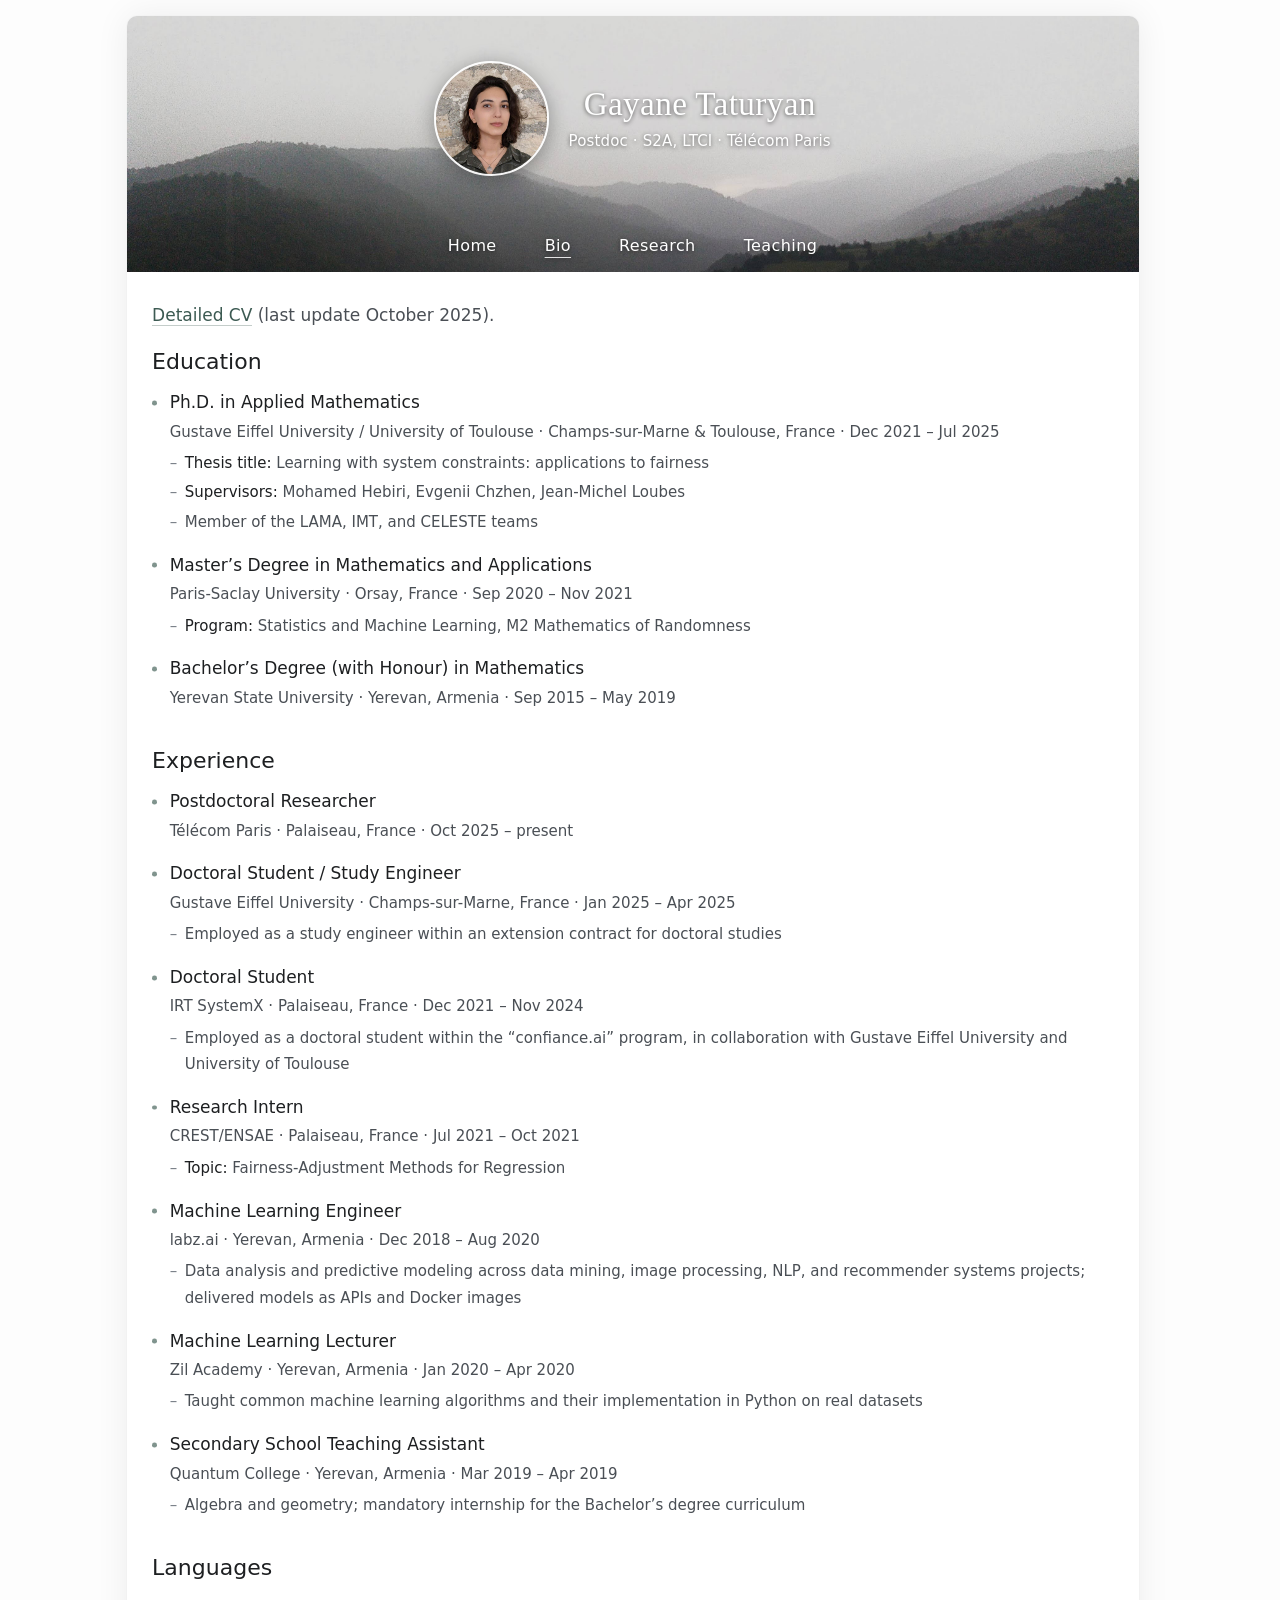
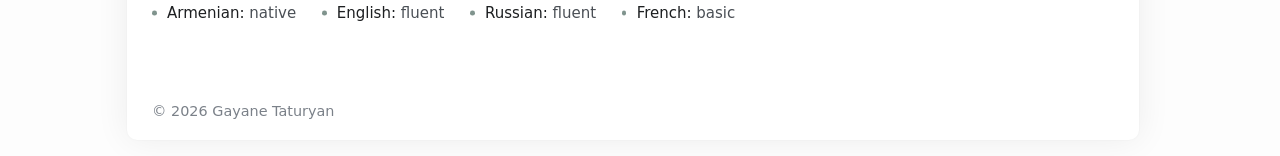
==== commit d55656a5: "fixed the dashes + the manuscript block" ====
--- a/bio.html
+++ b/bio.html
@@ -68,10 +68,8 @@
           <div class="item__title">Doctoral Student</div>
           <div class="item__meta">IRT SystemX &middot; Palaiseau, France &middot; Dec 2021 &ndash; Nov 2024</div>
           <ul class="item__facts">
-            <li>
-              Employed as a doctoral student within the &ldquo;confiance.ai&rdquo; program, in
-              collaboration with Gustave Eiffel University and University of Toulouse
-            </li>
+            <li>Employed as a doctoral student within the &ldquo;confiance.ai&rdquo; program, in
+              collaboration with Gustave Eiffel University and University of Toulouse</li>
           </ul>
         </div>
         <div class="item">
--- a/css/style.css
+++ b/css/style.css
@@ -6,7 +6,7 @@
 
 :root {
   --page-width: 80%;
-  --page-max: 1080px;
+  --page-max: 3264px;
 
   /* never taller than a x-th of the screen */
   --cover-h: min(50vh, clamp(200px, 20vw, 320px));
@@ -21,15 +21,15 @@
   --rule: #e2e5e8;
   --bg: #ffffff;
   /* the very light ground the white sheet sits on */
-  /* --page-bg: #eff2f1; */
+  /* --page-bg: #fafafa35; */
   --page-bg: #fafafa35;
-  /* gap below the sheet, between it and the viewport edge */
-  --sheet-margin: 0rem;
+  /* gaps above and below the sheet, between it and the viewport edges */
+  --sheet-margin: 1rem;
   /* inset of the content from the sheet's own left and right edges */
   --sheet-pad: 1.6rem;
   /* corner roundness of the sheet, top and bottom independently */
-  --sheet-round-top: 0px;
-  --sheet-round-bottom: 0px;
+  --sheet-round-top: 10px;
+  --sheet-round-bottom: 10px;
   --accent: #3c5a52;
   --accent-strong: #29403a;
 
@@ -74,17 +74,17 @@
   width: var(--page-width);
   max-width: var(--page-max);
   /* a white sheet floating on the page background */
-  margin: 0 auto var(--sheet-margin);
+  margin: var(--sheet-margin) auto;
   background: var(--bg);
   border-radius: var(--sheet-round-top) var(--sheet-round-top) var(--sheet-round-bottom) var(--sheet-round-bottom);
-  box-shadow: 0 1px 2px rgba(24, 32, 29, 0.05), 0 10px 34px rgba(24, 32, 29, 0.07);
+  box-shadow: 0 0 2px rgba(24, 32, 29, 0.05), 0 0 34px rgba(24, 32, 29, 0.07);
   padding-bottom: 1rem;
   /* fills the screen so the footer can sit at the bottom of short
      pages, and simply follows the content on long ones */
   display: flex;
   flex-direction: column;
-  min-height: calc(100vh - var(--sheet-margin));
-  min-height: calc(100dvh - var(--sheet-margin));
+  min-height: calc(100vh - var(--sheet-margin) - var(--sheet-margin));
+  min-height: calc(100dvh - var(--sheet-margin) - var(--sheet-margin));
 }
 
 /* --- hero: photo + name centred on the cover ------------------ */
@@ -298,13 +298,12 @@
 }
 
 .item__facts li::before {
-  content: "";
+  content: "\2013";
   position: absolute;
   inset-inline-start: 0;
-  top: 0.875em;
-  width: 0.4em;
-  height: 1px;
-  background: var(--ink-faint);
+  top: 0;
+  color: var(--ink-faint);
+  font-weight: 400;
 }
 
 .item__facts strong {
@@ -317,6 +316,17 @@
   display: flex;
   flex-wrap: wrap;
   column-gap: 1.6rem;
+}
+
+.item__facts--inline li::before {
+  content: "";
+  top: 0.875em;
+  transform: translateY(-50%);
+  width: 0.3rem;
+  height: 0.3rem;
+  border-radius: 50%;
+  background: var(--accent);
+  opacity: 0.65;
 }
 
 .item__link {
@@ -337,14 +347,15 @@
 
 .manuscript__title {
   font-family: var(--font);
-  font-style: italic;
-  font-weight: 400;
+  /*font-style: italic;*/
+  font-weight: 500;
   font-size: 1.0625rem;
   line-height: 1.5;
   color: var(--ink);
 }
 
 .manuscript__meta {
+  line-height: 1.65;
   margin-top: 0.3rem;
   color: var(--ink-soft);
   font-size: 0.9375rem;
@@ -358,7 +369,7 @@
 
 .manuscript__link {
   display: inline-block;
-  margin-top: 0.65rem;
+  margin-top: 0.2rem;
   font-size: 0.9375rem;
 }
 
@@ -368,7 +379,7 @@
   /* the rule spans the full sheet width; only the text is inset */
   margin: 3.5rem 0 0;
   padding: 1rem var(--sheet-pad) 0;
-  border-top: 1px solid var(--rule);
+  border-top: 0px solid var(--rule);
   color: var(--ink-faint);
   font-size: 0.9rem;
 }
@@ -377,8 +388,8 @@
 
 @media (max-width: 720px) {
   :root {
-    --page-width: 90%;
-    --sheet-margin: 0rem;
+    --page-width: 96%;
+    --sheet-margin: 0.25rem;
     --sheet-pad: 1.1rem;
     /* --photo is left alone: it already scales off --cover-h, which
        keeps responding correctly to the 33vh cap on short screens */
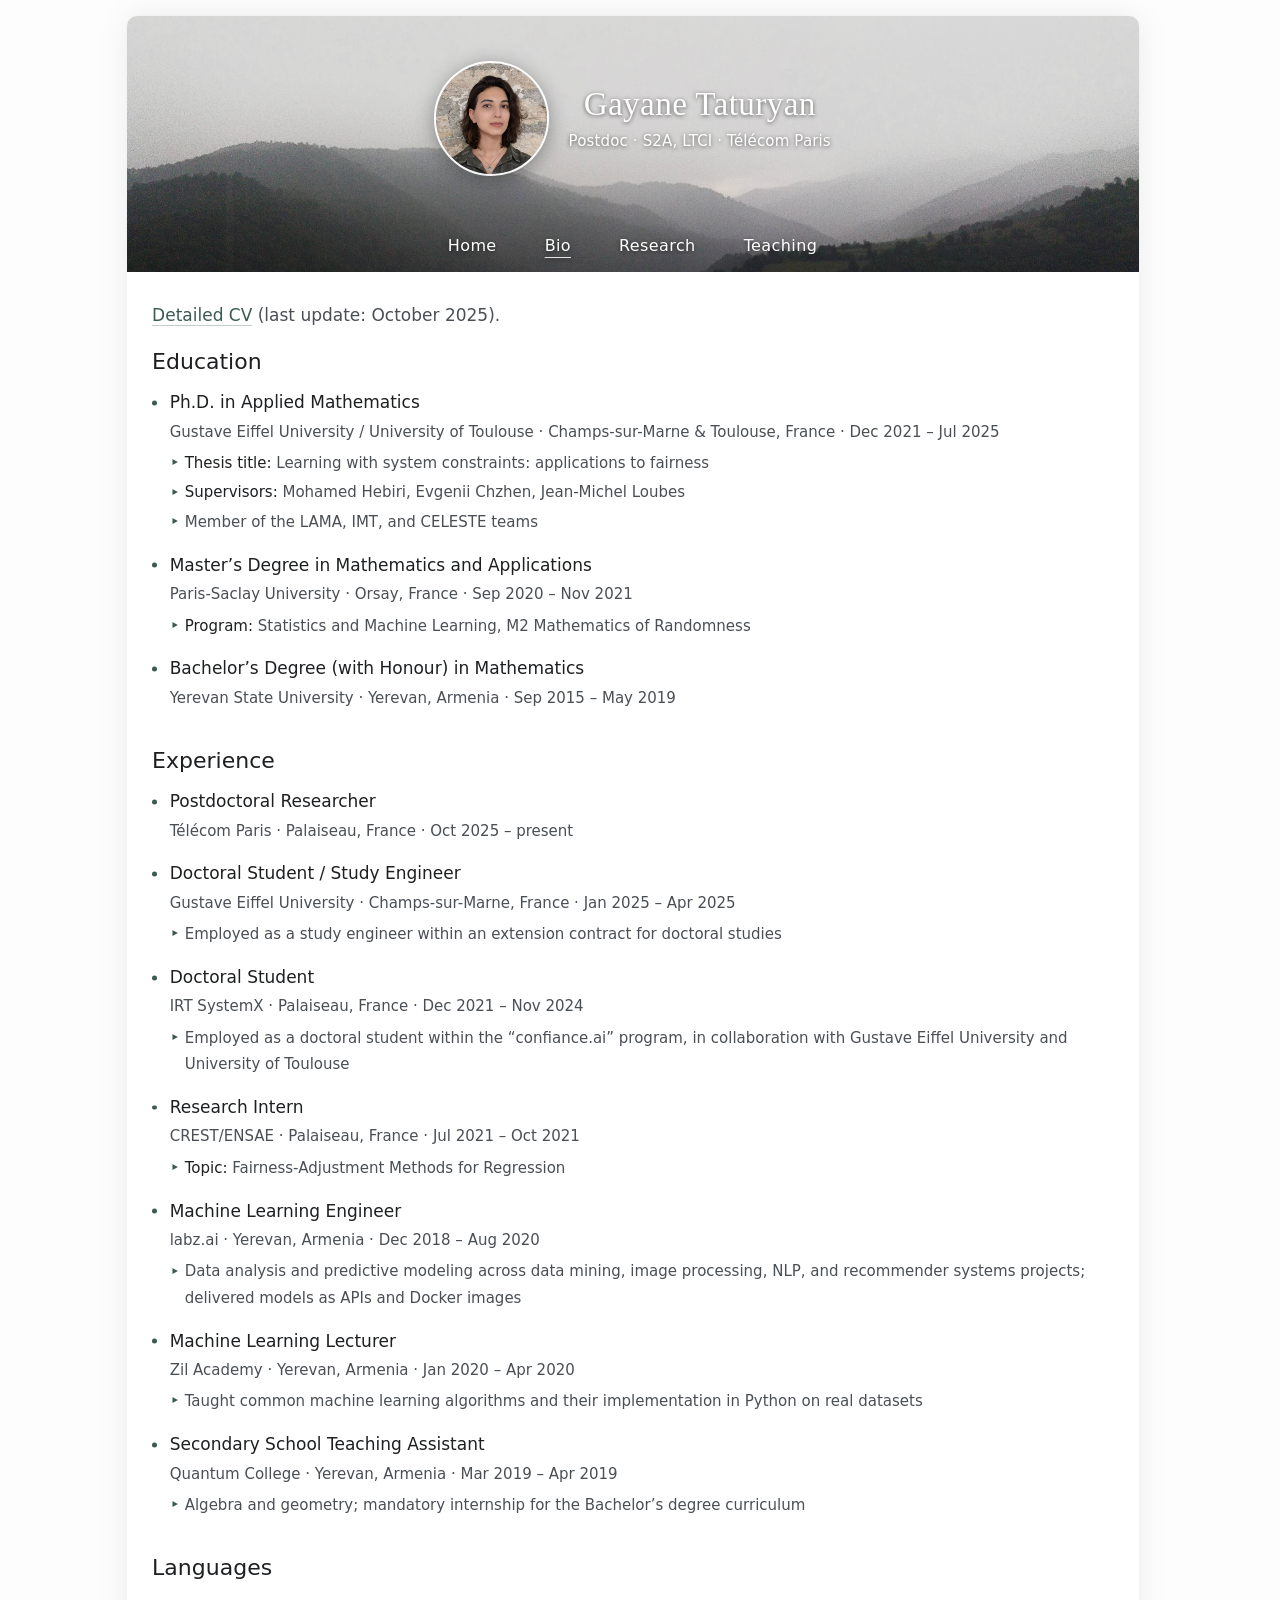
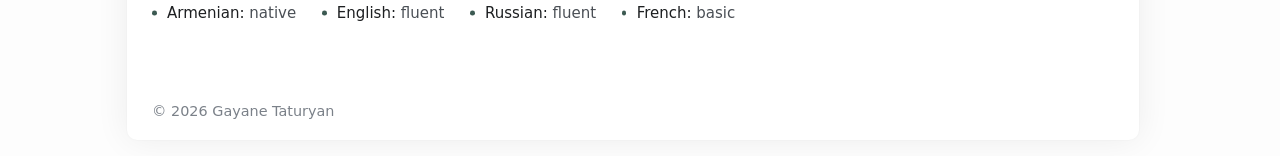
==== commit 36600f90: "minor changes" ====
--- a/bio.html
+++ b/bio.html
@@ -27,7 +27,7 @@
 
       <main class="content">
         <p>
-          <a href="files/CV_Gayane_Taturyan_oct25.pdf">Detailed CV</a> (last update October 2025).
+          <a href="files/CV_Gayane_Taturyan_oct25.pdf">Detailed CV</a> (last update: October 2025).
         </p>
 
         <h2>Education</h2>
--- a/css/style.css
+++ b/css/style.css
@@ -264,7 +264,7 @@
   height: 0.3rem;
   border-radius: 50%;
   background: var(--accent);
-  opacity: 0.65;
+  opacity: 1;
 }
 
 .content .talks-list {
@@ -298,11 +298,15 @@
 }
 
 .item__facts li::before {
-  content: "\2013";
+  content: "\2023";
   position: absolute;
   inset-inline-start: 0;
-  top: 0;
-  color: var(--ink-faint);
+  top: 0.875em;
+  line-height: 1;
+  transform: translateY(-50%) scale(1.1);
+  transform-origin: left center;
+  color: var(--accent);
+  opacity: 1;
   font-weight: 400;
 }
 
@@ -326,12 +330,13 @@
   height: 0.3rem;
   border-radius: 50%;
   background: var(--accent);
-  opacity: 0.65;
+  opacity: 1;
 }
 
 .item__link {
   display: inline-block;
-  margin-top: 0.2rem;
+  transform: translateY(-1px);
+  margin-inline-start: 0.65rem;
   font-size: 0.9375rem;
 }
 
@@ -369,7 +374,8 @@
 
 .manuscript__link {
   display: inline-block;
-  margin-top: 0.2rem;
+  transform: translateY(-1px);
+  margin-inline-start: 0.65rem;
   font-size: 0.9375rem;
 }
 
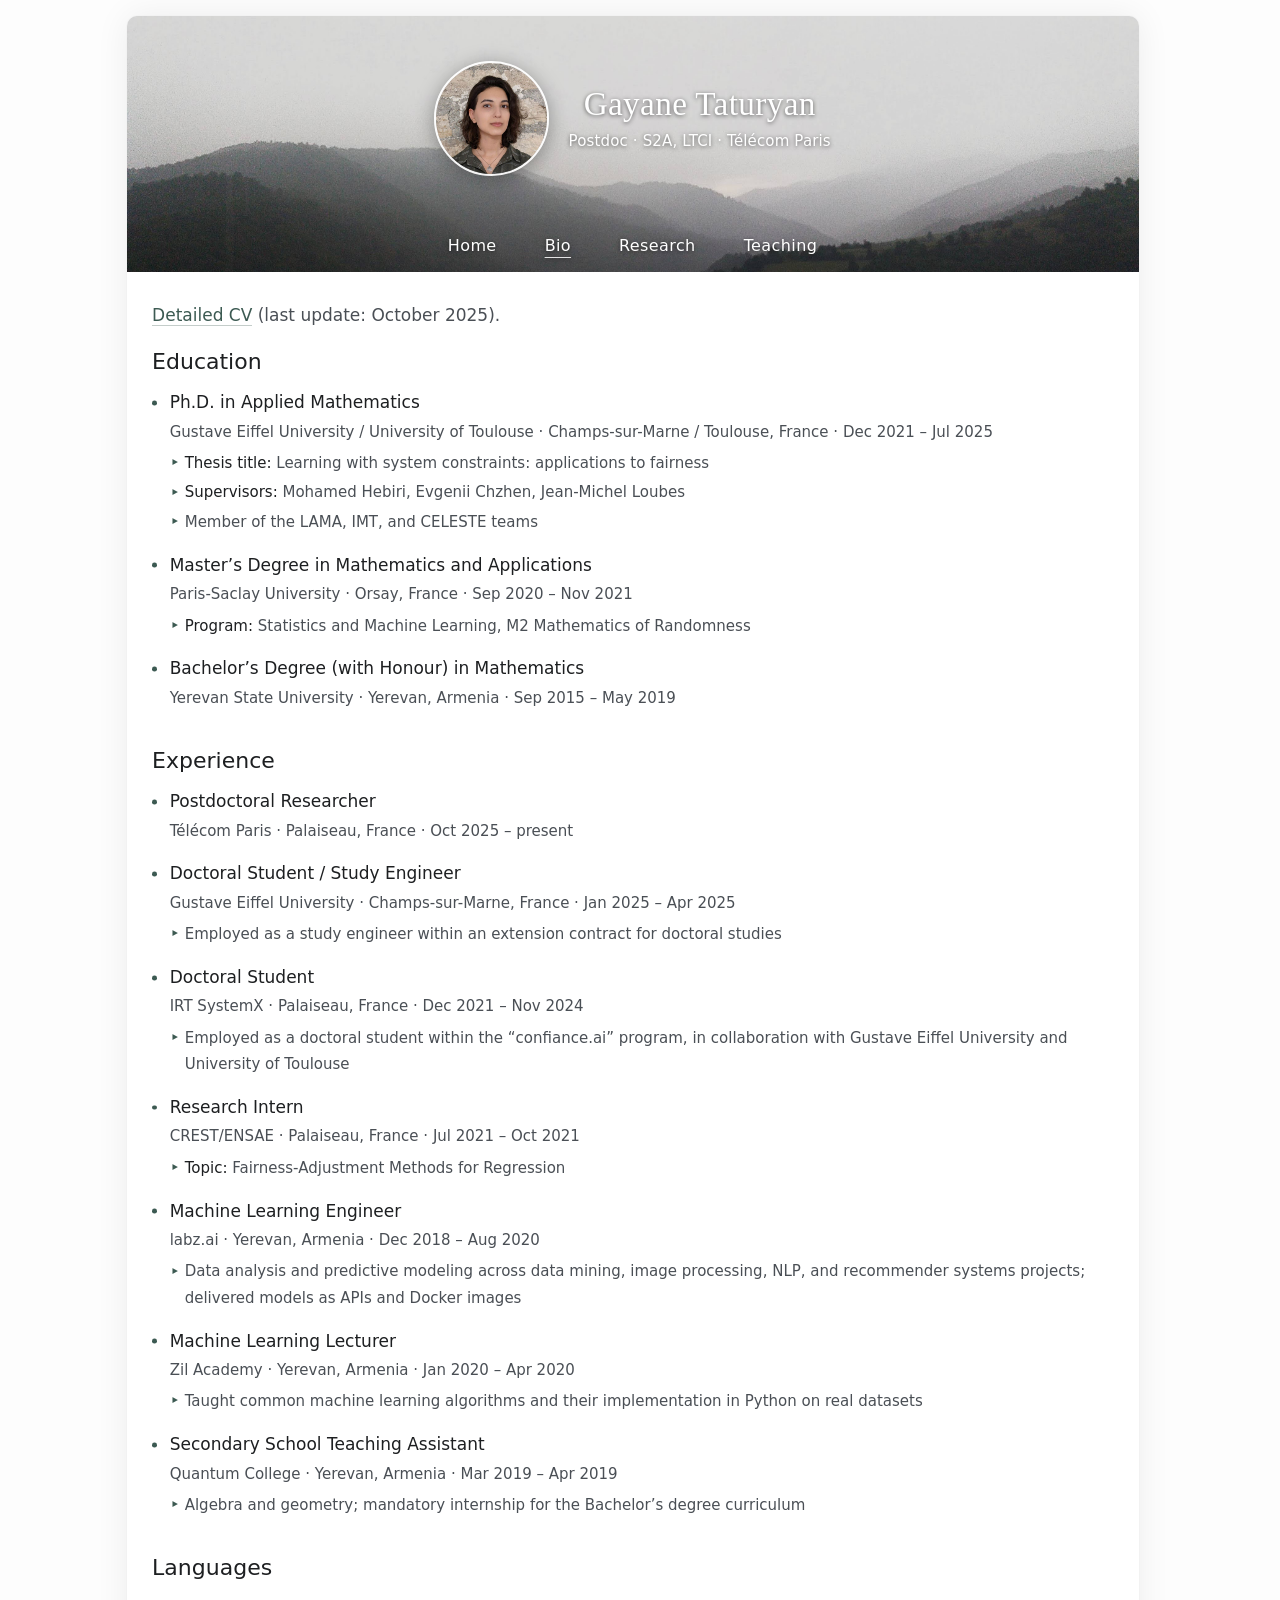
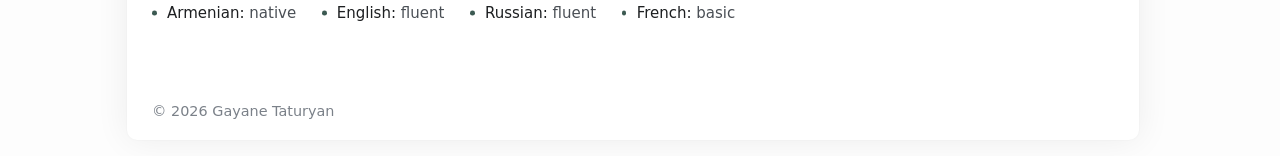
==== commit 8439f7fe: "minor fixes" ====
--- a/bio.html
+++ b/bio.html
@@ -33,7 +33,7 @@
         <h2>Education</h2>
         <div class="item">
           <div class="item__title">Ph.D. in Applied Mathematics</div>
-          <div class="item__meta">Gustave Eiffel University / University of Toulouse &middot; Champs-sur-Marne &amp; Toulouse, France &middot; Dec 2021 &ndash; Jul 2025</div>
+          <div class="item__meta">Gustave Eiffel University / University of Toulouse &middot; Champs-sur-Marne / Toulouse, France &middot; Dec 2021 &ndash; Jul 2025</div>
           <ul class="item__facts">
             <li><strong>Thesis title:</strong> Learning with system constraints: applications to fairness</li>
             <li><strong>Supervisors:</strong> Mohamed Hebiri, Evgenii Chzhen, Jean-Michel Loubes</li>
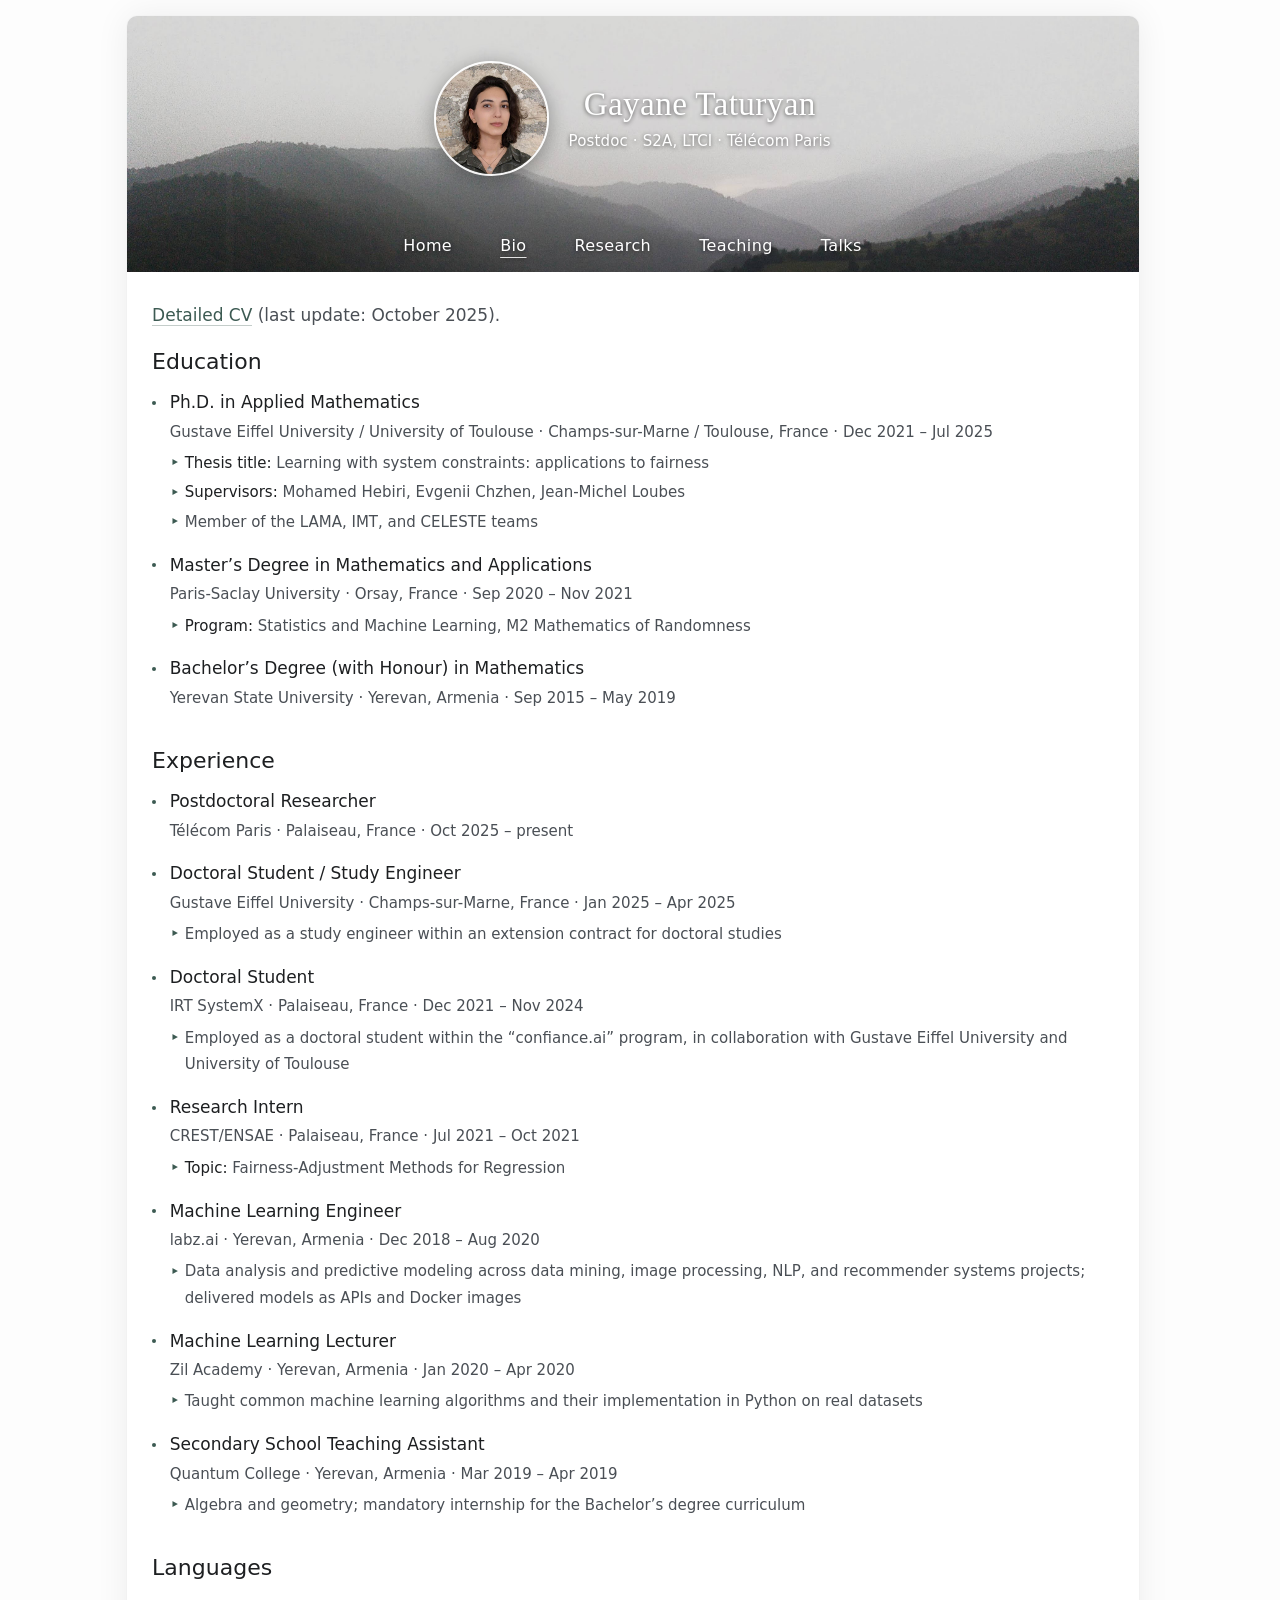
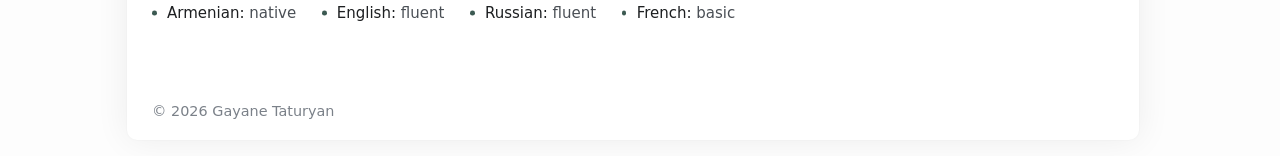
==== commit b3c1eed7: "created talks bar" ====
--- a/bio.html
+++ b/bio.html
@@ -22,6 +22,7 @@
           <a href="bio.html" aria-current="page">Bio</a>
           <a href="research.html">Research</a>
           <a href="teaching.html">Teaching</a>
+          <a href="talks.html">Talks</a>
         </nav>
       </header>
 
--- a/css/style.css
+++ b/css/style.css
@@ -32,6 +32,7 @@
   --sheet-round-bottom: 10px;
   --accent: #3c5a52;
   --accent-strong: #29403a;
+  --social-color: #3c5a52d6; /* footer icon color */
 
   /* One font family throughout the site. */
   --font: system-ui, -apple-system, BlinkMacSystemFont, "Segoe UI", Roboto, Helvetica, Arial, sans-serif;
@@ -258,10 +259,12 @@
   content: "";
   position: absolute;
   inset-inline-start: -1.1rem;
-  top: 0.75em;
-  transform: translateY(-50%);
-  width: 0.3rem;
-  height: 0.3rem;
+  /* 4px is a whole number of screen pixels at 100/125/150/175/200%
+     zoom, and with no transform every dot snaps to the pixel grid, so
+     they all render the same size instead of some looking bigger */
+  top: calc(0.75em - 2px);
+  width: 4px;
+  height: 4px;
   border-radius: 50%;
   background: var(--accent);
   opacity: 1;
@@ -272,12 +275,63 @@
   padding-inline-start: 1.1rem;
 }
 
-.talks-list > li {
+.content .talks-list > li {
   position: relative;
-  margin-bottom: 0.6rem;
-}
-
-.talks-list > li::before { top: 0.875em; }
+  margin-bottom: 1rem;
+}
+
+/* talk type: bullet colour */
+.talks-list {
+  --talk-seminar: var(--accent);
+  --talk-poster: #a07a3c;
+  --talk-defence: #94493f;
+}
+.talks-list > li.talk--seminar::before { background: var(--talk-seminar); }
+.talks-list > li.talk--poster::before  { background: var(--talk-poster); }
+.talks-list > li.talk--defence::before { background: var(--talk-defence); }
+
+.talks-head {
+  display: flex;
+  flex-wrap: wrap;
+  align-items: baseline;
+  gap: 0.4rem 1.5rem;
+  /* same gap under the heading as .content h2 on the other tabs */
+  margin-bottom: 0.8rem;
+}
+.talks-head h2 { margin: 0; }
+
+.content .talks-legend {
+  display: flex;
+  flex-wrap: wrap;
+  gap: 0.4rem 1.25rem;
+  margin: 0 0 0 auto;
+  padding: 0;
+  list-style: none;
+  color: var(--ink-soft);
+  font-size: 0.9375rem;
+  /* tight enough that the legend doesn't make the heading row taller
+     than a plain h2, so the first talk lines up with the other tabs */
+  line-height: 1;
+}
+.content .talks-legend li { display: inline-flex; align-items: center; gap: 0.45rem; margin: 0; }
+.content .talks-legend li::before {
+  content: "";
+  width: 4px;
+  height: 4px;
+  border-radius: 50%;
+  background: var(--c);
+}
+.talks-legend .talk--seminar { --c: var(--accent); }
+.talks-legend .talk--poster  { --c: #a07a3c; }
+.talks-legend .talk--defence { --c: #94493f; }
+
+.talk__event {
+  color: var(--ink);
+  font-weight: 400;
+  line-height: 1.5;
+}
+
+.talk__venue { font-weight: 500; }
 
 .item__meta { color: var(--ink-soft); font-size: 0.9375rem; line-height: 1.65; margin-top: 0.25rem; }
 
@@ -347,7 +401,7 @@
   padding: 1.15rem 1.35rem;
   border-left: 3px solid var(--accent);
   background: rgba(60, 90, 82, 0.06);
-  border-radius: 0 8px 8px 0;
+  border-radius: 0px 0px 0px 0px;
 }
 
 .manuscript__title {
@@ -389,6 +443,38 @@
   color: var(--ink-faint);
   font-size: 0.9rem;
 }
+
+.footer--home {
+  display: flex;
+  align-items: center;
+  justify-content: space-between;
+  flex-wrap: wrap;
+  gap: 0.5rem 1rem;
+}
+
+.social-links {
+  display: flex;
+  align-items: center;
+  gap: 0.65rem;
+  margin-inline-start: auto;
+}
+
+.social-links a {
+  display: inline-flex;
+  align-items: center;
+  justify-content: center;
+  width: 2.25rem;
+  height: 2.25rem;
+  border: none;
+  border-radius: 4px;
+  color: var(--social-color);
+}
+
+.social-links svg { display: block; width: auto; height: 1.25rem; }
+.social-links a[aria-label="Email"] svg { height: 1.1rem; }
+
+.social-links a:hover { opacity: 0.75; }
+.social-links a:focus-visible { outline: 2px solid var(--social-color); outline-offset: 2px; }
 
 /* --- small screens -------------------------------------------- */
 
